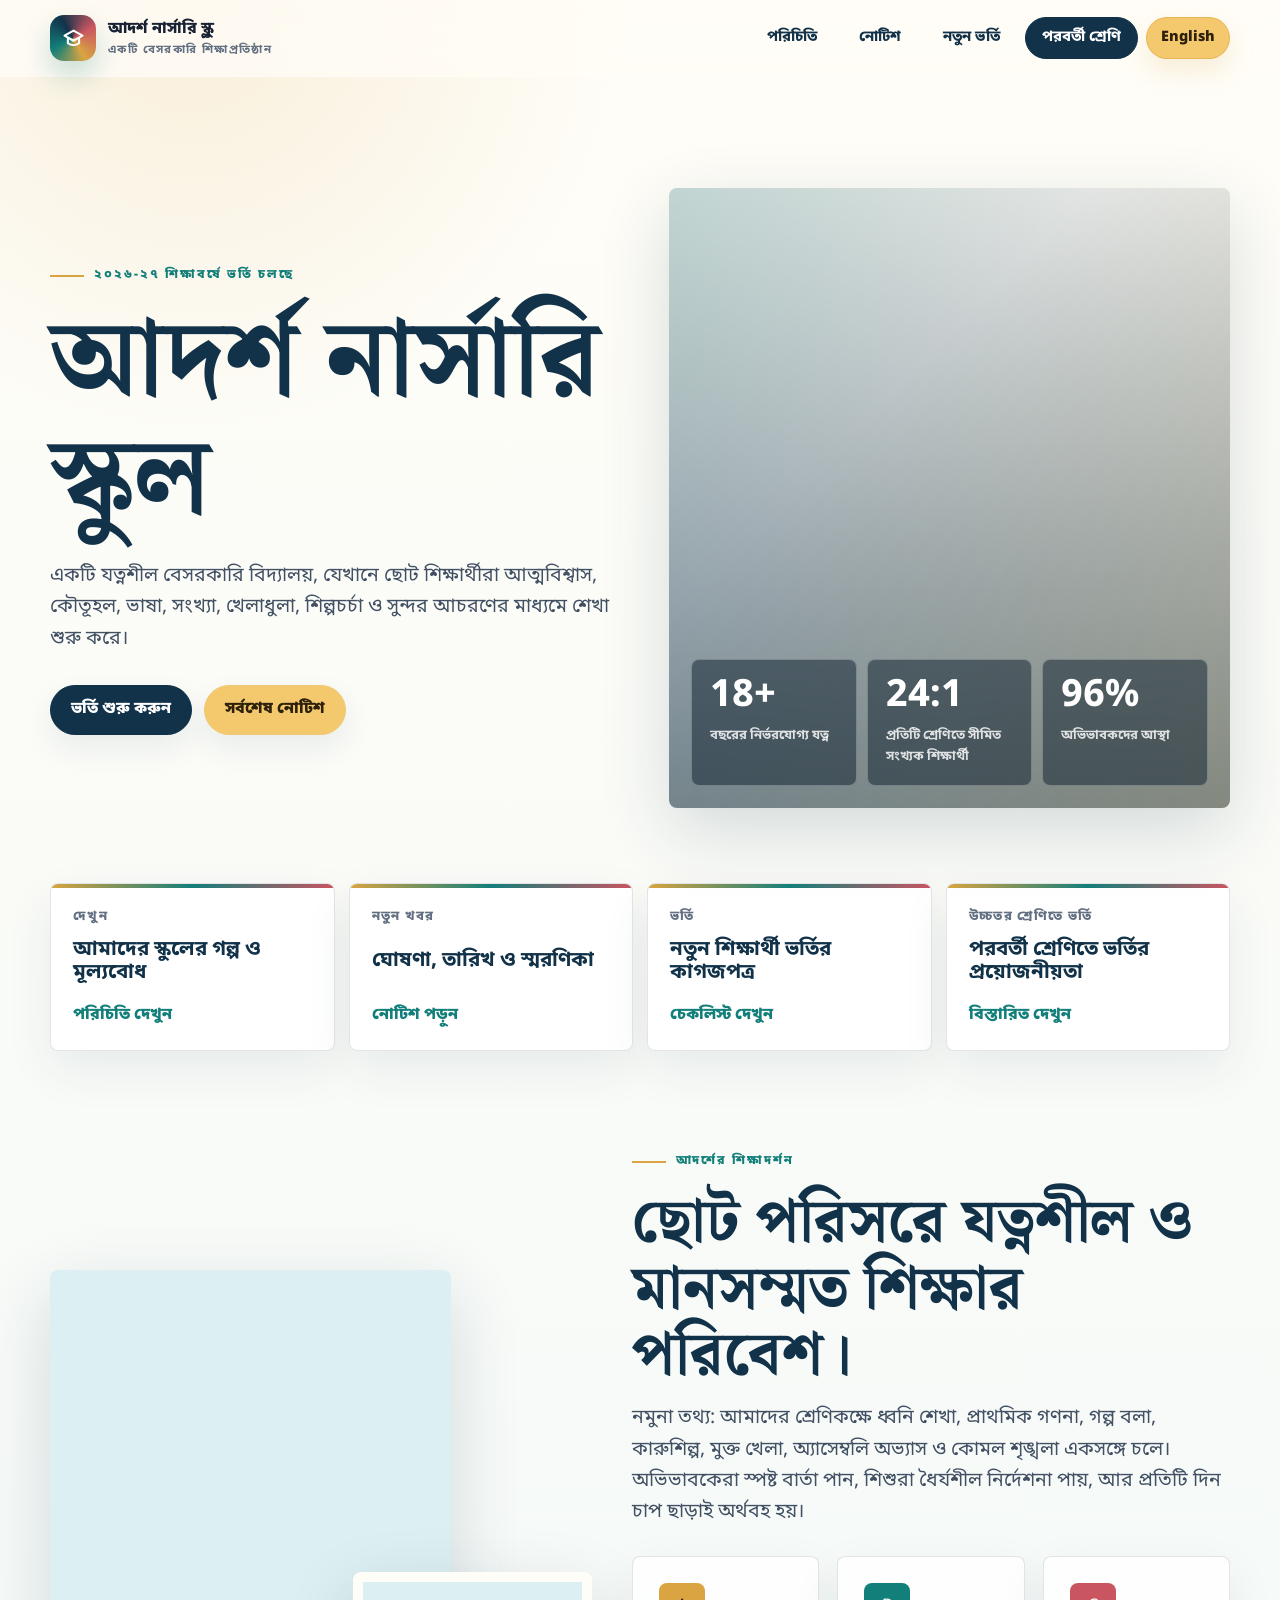
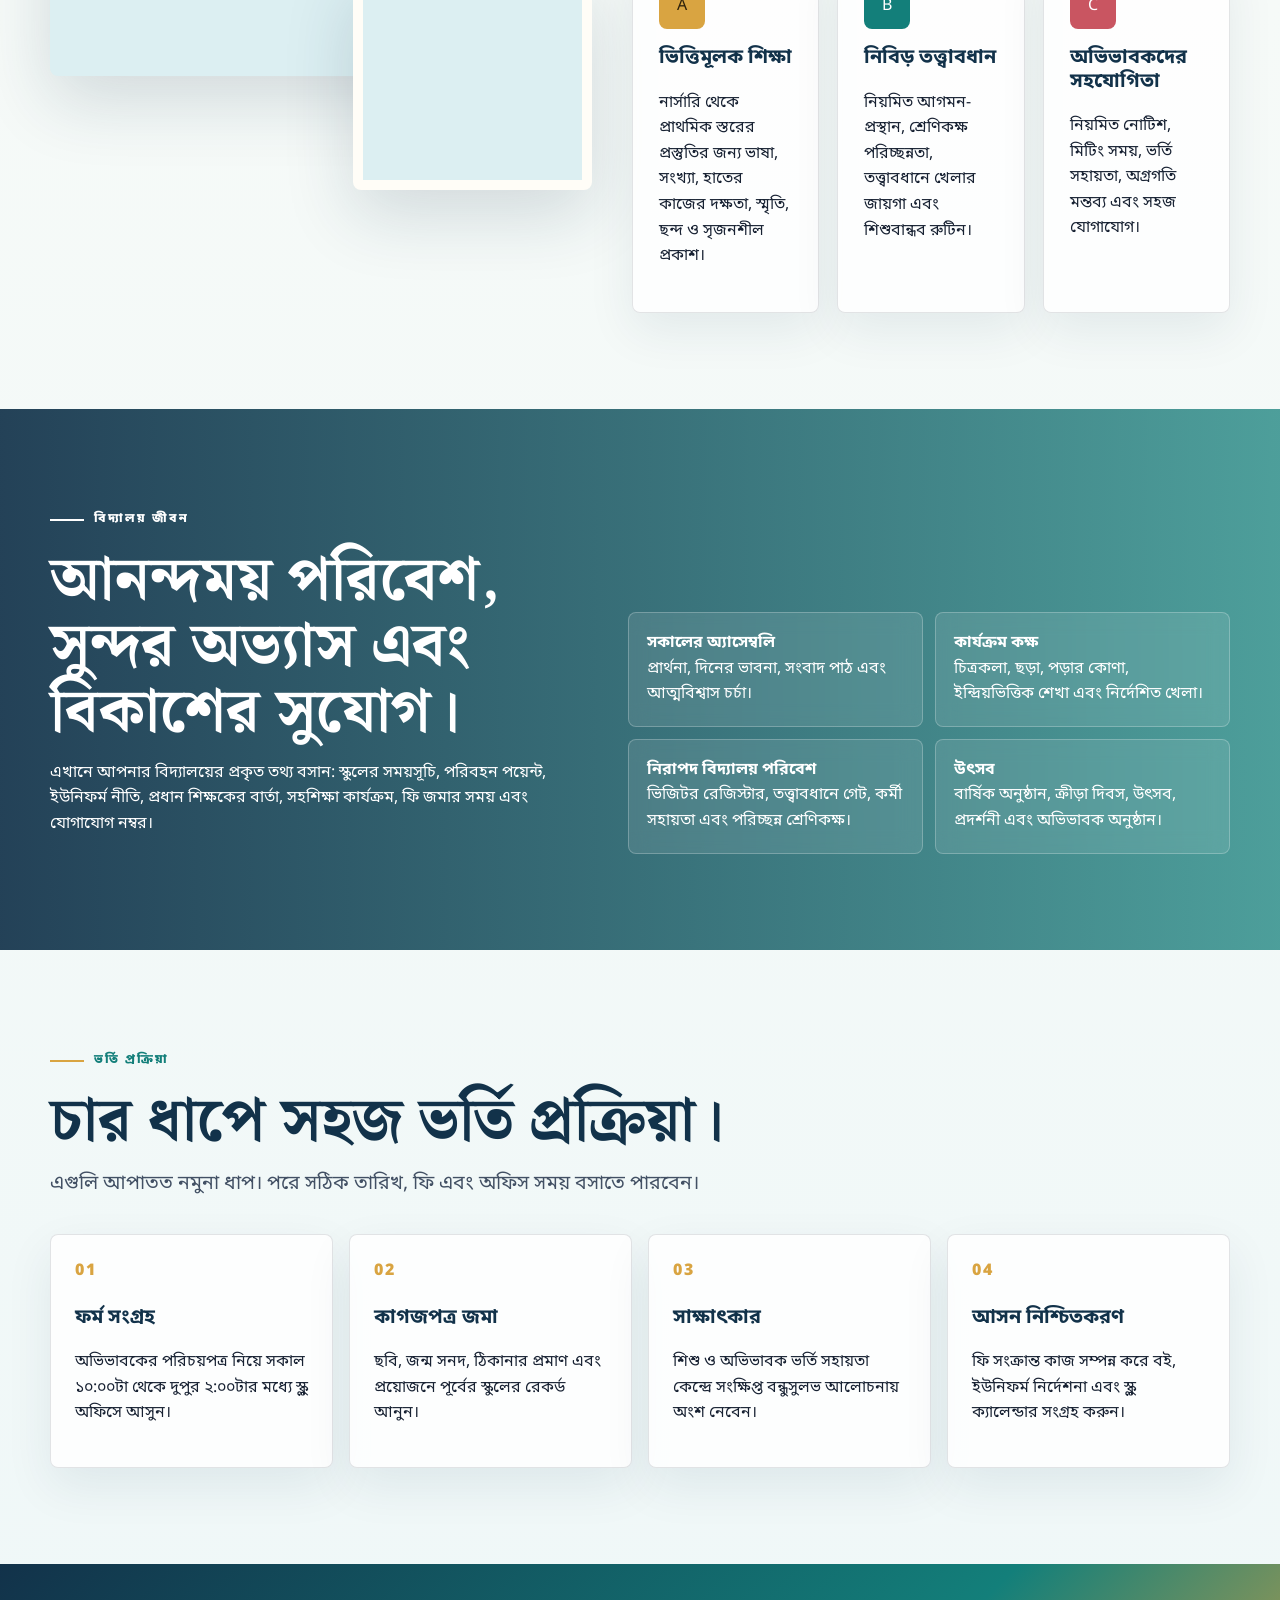
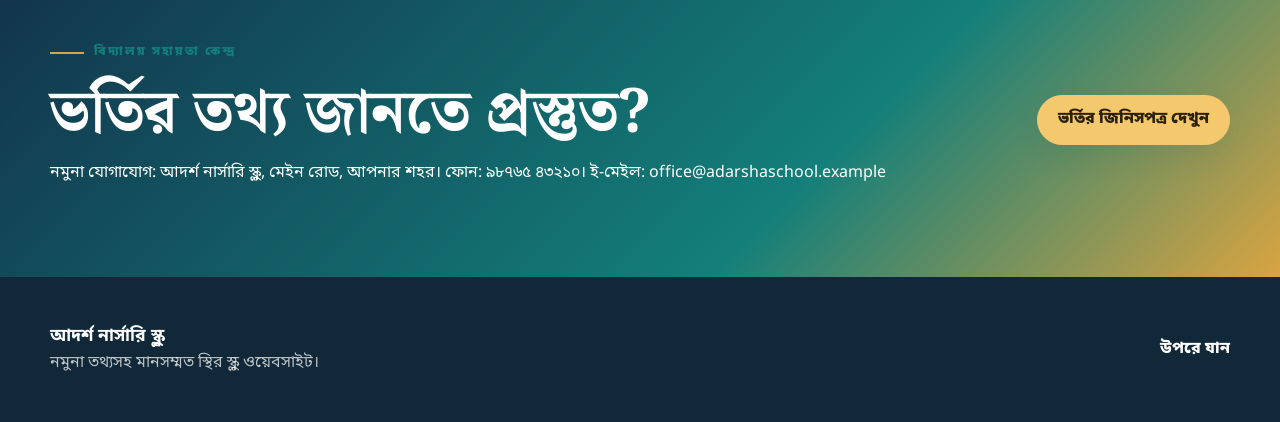
==== index.html @ be3b9e39 "initial commit" ====
<!DOCTYPE html>
<html lang="en">
<head>
  <meta charset="UTF-8">
  <meta name="viewport" content="width=device-width, initial-scale=1.0">
  <meta name="description" content="Adarsha Nursery School - a premium private school experience for early learners.">
  <title>Adarsha Nursery School</title>
  <link rel="preconnect" href="https://fonts.googleapis.com">
  <link rel="preconnect" href="https://fonts.gstatic.com" crossorigin>
  <link href="https://fonts.googleapis.com/css2?family=Inter:wght@500;650;750;850&family=Noto+Sans+Bengali:wght@500;600;700;800&family=Noto+Serif+Bengali:wght@700;800&family=Playfair+Display:wght@700;800&display=swap" rel="stylesheet">
  <link rel="stylesheet" href="assets/styles.css">
</head>
<body>
  <div class="site-progress" aria-hidden="true"></div>
  <header class="site-header">
    <nav class="nav-shell" aria-label="Primary navigation">
      <a class="brand" href="index.html">
        <span class="brand-mark" aria-hidden="true">
          <svg viewBox="0 0 24 24" fill="none">
            <path d="M4 9.5 12 5l8 4.5-8 4.5L4 9.5Z" stroke="currentColor" stroke-width="1.8" stroke-linejoin="round"/>
            <path d="M7 12v4.2c2.9 2.1 7.1 2.1 10 0V12" stroke="currentColor" stroke-width="1.8" stroke-linecap="round"/>
          </svg>
        </span>
        <span>Adarsha Nursery School<small>Private learning campus</small></span>
      </a>
      <div class="nav-links">
        <a href="templates/about.html">About</a>
        <a href="templates/notice.html">Notice</a>
        <a href="templates/newAdmission.html">New Admission</a>
        <a class="primary-link" href="templates/nextClassAdmission.html">Next Class</a>
        <button class="language-toggle" type="button" data-lang-toggle aria-label="Switch language">বাংলা</button>
      </div>
    </nav>
  </header>

  <main>
    <section class="hero">
      <div class="hero-grid">
        <div class="reveal">
          <p class="eyebrow">Admissions open for 2026-27</p>
          <h1>Adarsha Nursery School</h1>
          <p class="lead">A warm, carefully guided private school where early learners begin with confidence, curiosity, language, numbers, movement, art, and everyday kindness.</p>
          <div class="hero-actions">
            <a class="button primary" href="templates/newAdmission.html">Start Admission</a>
            <a class="button gold" href="templates/notice.html">Latest Notices</a>
          </div>
        </div>
        <div class="hero-card reveal delay-1" data-parallax="0.04" aria-label="Children learning in a bright classroom">
          <div class="floating-panel">
            <div class="metric">
              <strong class="reveal" data-count="18" data-suffix="+">0</strong>
              <span>Years of trusted care</span>
            </div>
            <div class="metric">
              <strong class="reveal" data-count="24" data-suffix=":1">0</strong>
              <span>Focused classroom ratio</span>
            </div>
            <div class="metric">
              <strong class="reveal" data-count="96" data-suffix="%">0</strong>
              <span>Parent satisfaction</span>
            </div>
          </div>
        </div>
      </div>
    </section>

    <div class="quick-panel" aria-label="Quick page links">
      <a class="quick-card reveal" href="templates/about.html">
        <span>Explore</span>
        <strong>Our school story and campus values</strong>
        <em>Visit About</em>
      </a>
      <a class="quick-card reveal delay-1" href="templates/notice.html">
        <span>Updates</span>
        <strong>Announcements, dates, and reminders</strong>
        <em>Read Notices</em>
      </a>
      <a class="quick-card reveal delay-2" href="templates/newAdmission.html">
        <span>Admission</span>
        <strong>Documents for new student admission</strong>
        <em>View Checklist</em>
      </a>
      <a class="quick-card reveal delay-3" href="templates/nextClassAdmission.html">
        <span>Promotion</span>
        <strong>Next class admission requirements</strong>
        <em>View Details</em>
      </a>
    </div>

    <section class="section">
      <div class="wrap split">
        <div class="photo-stack reveal" aria-hidden="true">
          <div class="photo-tile photo-main"></div>
          <div class="photo-tile photo-small"></div>
        </div>
        <div class="reveal delay-1">
          <p class="eyebrow">The Adarsha approach</p>
          <h2>Small-school attention with a premium learning rhythm.</h2>
          <p class="lead">Dummy details: Our classrooms blend phonics, early numeracy, storytelling, craft, free play, assembly habits, and gentle discipline. Parents receive clear updates, children receive patient guidance, and each day feels purposeful without feeling pressured.</p>
          <div class="feature-grid" style="margin-top: 28px;">
            <article class="info-card">
              <div class="icon-box gold">A</div>
              <h3>Foundational Learning</h3>
              <p>Language, numbers, motor skills, memory, rhythm, and creative expression for nursery to primary readiness.</p>
            </article>
            <article class="info-card">
              <div class="icon-box">B</div>
              <h3>Careful Supervision</h3>
              <p>Structured arrival, dispersal, classroom hygiene, monitored play areas, and child-friendly routines.</p>
            </article>
            <article class="info-card">
              <div class="icon-box rose">C</div>
              <h3>Parent Partnership</h3>
              <p>Regular notices, meeting windows, admission support, progress remarks, and simple communication.</p>
            </article>
          </div>
        </div>
      </div>
    </section>

    <section class="section campus-band">
      <div class="wrap campus-grid">
        <div class="reveal">
          <p class="eyebrow">Campus life</p>
          <h2>Bright days, steady habits, and room to grow.</h2>
          <p>Replace this with your actual campus details: school timings, transport points, uniform policy, principal message, extracurricular list, fee counter timing, and contact numbers.</p>
        </div>
        <div class="campus-list">
          <div class="reveal delay-1"><strong>Morning Assembly</strong><br>Prayer, thought of the day, news reading, and confidence practice.</div>
          <div class="reveal delay-2"><strong>Activity Rooms</strong><br>Art, rhyme, reading corners, sensory learning, and guided play.</div>
          <div class="reveal delay-3"><strong>Secure Campus</strong><br>Visitor register, supervised gate, staff support, and clean classrooms.</div>
          <div class="reveal delay-1"><strong>Celebrations</strong><br>Annual day, sports day, festivals, exhibitions, and parent events.</div>
        </div>
      </div>
    </section>

    <section class="section">
      <div class="wrap">
        <div class="section-head reveal">
          <p class="eyebrow">Admission flow</p>
          <h2>A clear four-step admission experience.</h2>
          <p class="lead">These are dummy steps for now. You can replace the exact dates, fees, and office timing later.</p>
        </div>
        <div class="timeline">
          <article class="timeline-item reveal">
            <h3>Collect Form</h3>
            <p>Visit the school office between 10:00 AM and 2:00 PM with parent ID proof.</p>
          </article>
          <article class="timeline-item reveal delay-1">
            <h3>Submit Documents</h3>
            <p>Bring photographs, birth certificate, address proof, and previous school record if applicable.</p>
          </article>
          <article class="timeline-item reveal delay-2">
            <h3>Interaction</h3>
            <p>Child and parents meet the admission desk for a short friendly conversation.</p>
          </article>
          <article class="timeline-item reveal delay-3">
            <h3>Confirm Seat</h3>
            <p>Complete fee formalities and collect books, uniform guidance, and school calendar.</p>
          </article>
        </div>
      </div>
    </section>

    <section class="cta-band">
      <div class="wrap cta-inner">
        <div class="reveal">
          <p class="eyebrow">Office help desk</p>
          <h2>Ready for admission details?</h2>
          <p>Dummy contact: Adarsha Nursery School, Main Road, Your City. Phone: 98765 43210. Email: office@adarshaschool.example</p>
        </div>
        <a class="button gold reveal delay-1" href="templates/newAdmission.html">View Admission Items</a>
      </div>
    </section>
  </main>

  <footer class="footer">
    <div class="wrap footer-grid">
      <div>
        <strong>Adarsha Nursery School</strong>
        <span>Premium static school website template with dummy details.</span>
      </div>
      <a href="#top">Back to top</a>
    </div>
  </footer>

  <script src="assets/script.js"></script>
</body>
</html>
---- assets/styles.css ----
:root {
  --ink: #182233;
  --muted: #637083;
  --paper: #fffdf7;
  --panel: #ffffff;
  --line: rgba(24, 34, 51, 0.12);
  --navy: #12324a;
  --teal: #137f7a;
  --gold: #d9a441;
  --rose: #c95561;
  --leaf: #6f9e52;
  --sky: #dceff2;
  --shadow: 0 24px 70px rgba(18, 50, 74, 0.16);
}

* {
  box-sizing: border-box;
}

html {
  scroll-behavior: smooth;
}

body {
  margin: 0;
  color: var(--ink);
  font-family: Inter, ui-sans-serif, system-ui, -apple-system, BlinkMacSystemFont, "Segoe UI", sans-serif;
  background:
    radial-gradient(circle at 15% 0%, rgba(217, 164, 65, 0.16), transparent 27rem),
    linear-gradient(180deg, #fffdf7 0%, #f6faf8 44%, #eef7f8 100%);
  line-height: 1.6;
}

html[lang="bn"] body {
  font-family: "Noto Sans Bengali", Inter, ui-sans-serif, system-ui, sans-serif;
}

a {
  color: inherit;
  text-decoration: none;
}

img {
  display: block;
  width: 100%;
}

.site-progress {
  position: fixed;
  inset: 0 auto auto 0;
  z-index: 100;
  width: 0%;
  height: 3px;
  background: linear-gradient(90deg, var(--gold), var(--teal), var(--rose));
}

.site-header {
  position: sticky;
  top: 0;
  z-index: 50;
  border-bottom: 1px solid rgba(255, 255, 255, 0.24);
  background: rgba(255, 253, 247, 0.78);
  backdrop-filter: blur(18px);
  transition: box-shadow 240ms ease, background 240ms ease;
}

.site-header.is-scrolled {
  background: rgba(255, 253, 247, 0.94);
  box-shadow: 0 12px 36px rgba(18, 50, 74, 0.1);
}

.nav-shell {
  width: min(1180px, calc(100% - 32px));
  min-height: 76px;
  margin: 0 auto;
  display: flex;
  align-items: center;
  justify-content: space-between;
  gap: 18px;
}

.brand {
  display: flex;
  align-items: center;
  gap: 12px;
  font-weight: 800;
  letter-spacing: 0;
}

.brand-mark {
  width: 46px;
  height: 46px;
  display: grid;
  place-items: center;
  color: #fff;
  border-radius: 14px;
  background: conic-gradient(from 150deg, var(--gold), var(--teal), var(--navy), var(--rose), var(--gold));
  box-shadow: 0 14px 28px rgba(19, 127, 122, 0.24);
}

.brand-mark svg {
  width: 27px;
  height: 27px;
}

.brand small {
  display: block;
  margin-top: -2px;
  color: var(--muted);
  font-size: 0.72rem;
  font-weight: 700;
  text-transform: uppercase;
  letter-spacing: 0.12em;
}

.nav-links {
  display: flex;
  align-items: center;
  gap: 8px;
  flex-wrap: wrap;
  justify-content: flex-end;
}

.nav-links a,
.back-link,
.pill-link {
  display: inline-flex;
  align-items: center;
  justify-content: center;
  gap: 8px;
  min-height: 42px;
  border: 1px solid transparent;
  border-radius: 999px;
  padding: 0 16px;
  color: var(--navy);
  font-weight: 750;
  font-size: 0.93rem;
  transition: transform 180ms ease, border-color 180ms ease, background 180ms ease, box-shadow 180ms ease;
}

.nav-links a:hover,
.back-link:hover,
.pill-link:hover {
  transform: translateY(-2px);
  border-color: rgba(19, 127, 122, 0.24);
  background: rgba(255, 255, 255, 0.66);
  box-shadow: 0 12px 28px rgba(18, 50, 74, 0.08);
}

.nav-links .primary-link,
.primary-link {
  color: #fff;
  background: var(--navy);
  border-color: var(--navy);
}

.nav-links .primary-link:hover,
.primary-link:hover {
  background: #0e2a3f;
}

.language-toggle {
  min-width: 82px;
  min-height: 42px;
  border: 1px solid rgba(217, 164, 65, 0.5);
  border-radius: 999px;
  padding: 0 14px;
  color: #2d210b;
  background: #f4c96d;
  font: inherit;
  font-size: 0.9rem;
  font-weight: 850;
  cursor: pointer;
  box-shadow: 0 12px 26px rgba(217, 164, 65, 0.18);
  transition: transform 180ms ease, box-shadow 180ms ease, background 180ms ease;
}

.language-toggle:hover {
  transform: translateY(-2px);
  background: #f7d88c;
  box-shadow: 0 16px 34px rgba(217, 164, 65, 0.24);
}

.hero {
  min-height: calc(100vh - 76px);
  display: grid;
  align-items: center;
  padding: 52px 0 34px;
  overflow: hidden;
}

.hero-grid {
  width: min(1180px, calc(100% - 32px));
  margin: 0 auto;
  display: grid;
  grid-template-columns: minmax(0, 1.02fr) minmax(360px, 0.98fr);
  gap: 36px;
  align-items: center;
}

.eyebrow {
  display: inline-flex;
  align-items: center;
  gap: 10px;
  margin: 0 0 18px;
  color: var(--teal);
  font-size: 0.78rem;
  font-weight: 850;
  letter-spacing: 0.16em;
  text-transform: uppercase;
}

.eyebrow::before {
  content: "";
  width: 34px;
  height: 2px;
  background: var(--gold);
}

h1,
h2,
h3,
p {
  margin-top: 0;
}

h1 {
  max-width: 780px;
  margin-bottom: 22px;
  color: var(--navy);
  font-family: "Playfair Display", Georgia, serif;
  font-size: clamp(3.2rem, 8.5vw, 7.4rem);
  line-height: 0.9;
  letter-spacing: 0;
}

html[lang="bn"] h1,
html[lang="bn"] h2 {
  font-family: "Noto Serif Bengali", "Noto Sans Bengali", Georgia, serif;
  line-height: 1.08;
}

.page-hero h1 {
  font-size: clamp(2.8rem, 7vw, 5.8rem);
}

.lead {
  max-width: 650px;
  color: #425064;
  font-size: clamp(1.03rem, 2vw, 1.22rem);
}

.hero-actions,
.action-row {
  display: flex;
  flex-wrap: wrap;
  gap: 12px;
  margin-top: 30px;
}

.button {
  display: inline-flex;
  align-items: center;
  justify-content: center;
  gap: 10px;
  min-height: 50px;
  border: 1px solid var(--navy);
  border-radius: 999px;
  padding: 0 20px;
  color: var(--navy);
  background: rgba(255, 255, 255, 0.68);
  font-weight: 850;
  box-shadow: 0 12px 30px rgba(18, 50, 74, 0.08);
  transition: transform 180ms ease, box-shadow 180ms ease, background 180ms ease;
}

.button:hover {
  transform: translateY(-3px);
  box-shadow: 0 18px 38px rgba(18, 50, 74, 0.14);
}

.button.primary {
  color: #fff;
  background: var(--navy);
}

.button.gold {
  color: #2d210b;
  border-color: #f0c978;
  background: #f4c96d;
}

.hero-card {
  position: relative;
  min-height: 620px;
  border-radius: 8px;
  overflow: hidden;
  box-shadow: var(--shadow);
  isolation: isolate;
  transform: translateZ(0);
}

.hero-card::before {
  content: "";
  position: absolute;
  inset: 0;
  z-index: -2;
  background:
    linear-gradient(180deg, rgba(18, 50, 74, 0.1), rgba(18, 50, 74, 0.62)),
    url("https://images.unsplash.com/photo-1503676260728-1c00da094a0b?auto=format&fit=crop&w=1300&q=82") center/cover;
  transform: scale(1.06);
}

.hero-card::after {
  content: "";
  position: absolute;
  inset: 0;
  z-index: -1;
  background: linear-gradient(135deg, rgba(19, 127, 122, 0.16), transparent 36%, rgba(217, 164, 65, 0.2));
}

.floating-panel {
  position: absolute;
  left: 22px;
  right: 22px;
  bottom: 22px;
  display: grid;
  grid-template-columns: repeat(3, 1fr);
  gap: 10px;
}

.metric {
  min-height: 112px;
  padding: 18px;
  color: #fff;
  border: 1px solid rgba(255, 255, 255, 0.28);
  border-radius: 8px;
  background: rgba(13, 31, 45, 0.5);
  backdrop-filter: blur(14px);
}

.metric strong {
  display: block;
  font-size: clamp(1.7rem, 3vw, 2.35rem);
  line-height: 1;
}

.metric span {
  display: block;
  margin-top: 9px;
  color: rgba(255, 255, 255, 0.82);
  font-size: 0.82rem;
  font-weight: 700;
}

.quick-panel {
  width: min(1180px, calc(100% - 32px));
  margin: -18px auto 0;
  display: grid;
  grid-template-columns: repeat(4, 1fr);
  gap: 14px;
  position: relative;
  z-index: 2;
}

.quick-card,
.info-card,
.notice-card,
.check-card,
.timeline-item {
  border: 1px solid var(--line);
  border-radius: 8px;
  background: rgba(255, 255, 255, 0.82);
  box-shadow: 0 18px 48px rgba(18, 50, 74, 0.08);
}

.quick-card {
  min-height: 154px;
  padding: 22px;
  display: flex;
  flex-direction: column;
  justify-content: space-between;
  position: relative;
  overflow: hidden;
}

.quick-card::before {
  content: "";
  position: absolute;
  inset: 0 0 auto;
  height: 4px;
  background: linear-gradient(90deg, var(--gold), var(--teal), var(--rose));
}

.quick-card span {
  color: var(--muted);
  font-size: 0.82rem;
  font-weight: 800;
  text-transform: uppercase;
  letter-spacing: 0.1em;
}

.quick-card strong {
  margin-top: 12px;
  color: var(--navy);
  font-size: 1.28rem;
  line-height: 1.12;
}

.quick-card em {
  margin-top: 18px;
  color: var(--teal);
  font-style: normal;
  font-weight: 850;
}

.section {
  padding: 96px 0;
}

.section.tight {
  padding: 64px 0;
}

.wrap {
  width: min(1180px, calc(100% - 32px));
  margin: 0 auto;
}

.section-head {
  max-width: 760px;
  margin-bottom: 34px;
}

h2 {
  margin-bottom: 14px;
  color: var(--navy);
  font-family: "Playfair Display", Georgia, serif;
  font-size: clamp(2.1rem, 4.8vw, 4rem);
  line-height: 0.98;
}

h3 {
  color: var(--navy);
  font-size: 1.24rem;
  line-height: 1.18;
}

.split {
  display: grid;
  grid-template-columns: minmax(0, 0.95fr) minmax(320px, 1.05fr);
  gap: 40px;
  align-items: center;
}

.photo-stack {
  min-height: 520px;
  position: relative;
}

.photo-tile {
  position: absolute;
  overflow: hidden;
  border-radius: 8px;
  box-shadow: var(--shadow);
  background: #dceff2;
}

.photo-tile::before {
  content: "";
  position: absolute;
  inset: 0;
  background: var(--img) center/cover;
  transition: transform 700ms ease;
}

.photo-tile:hover::before {
  transform: scale(1.06);
}

.photo-main {
  width: 74%;
  height: 78%;
  left: 0;
  top: 0;
  --img: url("https://images.unsplash.com/photo-1588072432836-e10032774350?auto=format&fit=crop&w=1100&q=82");
}

.photo-small {
  width: 44%;
  height: 42%;
  right: 0;
  bottom: 0;
  border: 10px solid var(--paper);
  --img: url("https://images.unsplash.com/photo-1509062522246-3755977927d7?auto=format&fit=crop&w=900&q=82");
}

.feature-grid,
.notice-grid,
.check-grid {
  display: grid;
  grid-template-columns: repeat(3, 1fr);
  gap: 18px;
}

.info-card,
.notice-card,
.check-card {
  padding: 26px;
}

.icon-box {
  width: 46px;
  height: 46px;
  margin-bottom: 18px;
  display: grid;
  place-items: center;
  color: #fff;
  border-radius: 8px;
  background: var(--teal);
}

.icon-box.gold {
  background: var(--gold);
  color: #2d210b;
}

.icon-box.rose {
  background: var(--rose);
}

.icon-box.leaf {
  background: var(--leaf);
}

.campus-band {
  color: #fff;
  background:
    linear-gradient(90deg, rgba(18, 50, 74, 0.92), rgba(19, 127, 122, 0.74)),
    url("https://images.unsplash.com/photo-1523050854058-8df90110c9f1?auto=format&fit=crop&w=1600&q=82") center/cover fixed;
}

.campus-band h2,
.campus-band .eyebrow {
  color: #fff;
}

.campus-band .eyebrow::before {
  background: #fff;
}

.campus-grid {
  display: grid;
  grid-template-columns: 0.95fr 1.05fr;
  gap: 34px;
  align-items: end;
}

.campus-list {
  display: grid;
  grid-template-columns: repeat(2, 1fr);
  gap: 12px;
}

.campus-list div {
  min-height: 112px;
  padding: 18px;
  border: 1px solid rgba(255, 255, 255, 0.24);
  border-radius: 8px;
  background: rgba(255, 255, 255, 0.1);
  backdrop-filter: blur(10px);
}

.timeline {
  display: grid;
  grid-template-columns: repeat(4, 1fr);
  gap: 16px;
  counter-reset: steps;
}

.timeline-item {
  min-height: 190px;
  padding: 24px;
  position: relative;
}

.timeline-item::before {
  counter-increment: steps;
  content: counter(steps, decimal-leading-zero);
  display: block;
  margin-bottom: 22px;
  color: var(--gold);
  font-weight: 900;
  letter-spacing: 0.1em;
}

.cta-band {
  padding: 74px 0;
  color: #fff;
  background: linear-gradient(135deg, #12324a, #137f7a 64%, #d9a441);
}

.cta-band h2 {
  color: #fff;
}

.cta-inner {
  display: grid;
  grid-template-columns: 1fr auto;
  gap: 24px;
  align-items: center;
}

.page-hero {
  padding: 62px 0 72px;
  overflow: hidden;
}

.page-hero .wrap {
  display: grid;
  grid-template-columns: minmax(0, 0.95fr) minmax(320px, 0.75fr);
  gap: 40px;
  align-items: center;
}

.page-visual {
  min-height: 420px;
  border-radius: 8px;
  overflow: hidden;
  box-shadow: var(--shadow);
  background:
    linear-gradient(180deg, rgba(18, 50, 74, 0.05), rgba(18, 50, 74, 0.42)),
    var(--page-img) center/cover;
}

.about-img {
  --page-img: url("https://images.unsplash.com/photo-1577896851231-70ef18881754?auto=format&fit=crop&w=1100&q=82");
}

.notice-img {
  --page-img: url("https://images.unsplash.com/photo-1491841550275-ad7854e35ca6?auto=format&fit=crop&w=1100&q=82");
}

.admission-img {
  --page-img: url("https://images.unsplash.com/photo-1503676382389-4809596d5290?auto=format&fit=crop&w=1100&q=82");
}

.next-img {
  --page-img: url("https://images.unsplash.com/photo-1606761568499-6d2451b23c66?auto=format&fit=crop&w=1100&q=82");
}

.subnav {
  width: min(1180px, calc(100% - 32px));
  margin: 22px auto 0;
}

.back-link {
  background: rgba(255, 255, 255, 0.7);
}

.list-clean {
  padding: 0;
  margin: 18px 0 0;
  list-style: none;
}

.list-clean li {
  padding: 12px 0 12px 32px;
  border-bottom: 1px solid var(--line);
  position: relative;
}

.list-clean li::before {
  content: "";
  position: absolute;
  left: 4px;
  top: 20px;
  width: 10px;
  height: 10px;
  border-radius: 50%;
  background: var(--teal);
  box-shadow: 0 0 0 5px rgba(19, 127, 122, 0.12);
}

.notice-card time {
  color: var(--rose);
  font-weight: 850;
  font-size: 0.82rem;
  letter-spacing: 0.08em;
  text-transform: uppercase;
}

.notice-card h3 {
  margin-top: 12px;
}

.table-wrap {
  overflow-x: auto;
  border: 1px solid var(--line);
  border-radius: 8px;
  background: #fff;
  box-shadow: 0 18px 48px rgba(18, 50, 74, 0.08);
}

table {
  width: 100%;
  min-width: 720px;
  border-collapse: collapse;
}

th,
td {
  padding: 18px 20px;
  text-align: left;
  border-bottom: 1px solid var(--line);
}

th {
  color: var(--navy);
  background: #f2f7f6;
  font-size: 0.8rem;
  text-transform: uppercase;
  letter-spacing: 0.1em;
}

tr:last-child td {
  border-bottom: 0;
}

.footer {
  padding: 46px 0;
  color: rgba(255, 255, 255, 0.72);
  background: #102838;
}

.footer-grid {
  display: grid;
  grid-template-columns: 1fr auto;
  gap: 20px;
  align-items: center;
}

.footer strong {
  display: block;
  color: #fff;
  font-size: 1.1rem;
}

.footer a {
  color: #fff;
  font-weight: 800;
}

.reveal {
  opacity: 0;
  transform: translateY(26px);
  transition: opacity 720ms ease, transform 720ms ease;
}

.reveal.in-view {
  opacity: 1;
  transform: translateY(0);
}

.reveal.delay-1 {
  transition-delay: 90ms;
}

.reveal.delay-2 {
  transition-delay: 180ms;
}

.reveal.delay-3 {
  transition-delay: 270ms;
}

@media (prefers-reduced-motion: reduce) {
  *,
  *::before,
  *::after {
    scroll-behavior: auto !important;
    animation-duration: 1ms !important;
    transition-duration: 1ms !important;
  }

  .reveal {
    opacity: 1;
    transform: none;
  }
}

@media (max-width: 980px) {
  .hero-grid,
  .split,
  .campus-grid,
  .page-hero .wrap,
  .cta-inner {
    grid-template-columns: 1fr;
  }

  .hero {
    padding-top: 36px;
  }

  .hero-card {
    min-height: 520px;
  }

  .quick-panel,
  .feature-grid,
  .notice-grid,
  .check-grid,
  .timeline {
    grid-template-columns: repeat(2, 1fr);
  }
}

@media (max-width: 720px) {
  .nav-shell {
    align-items: flex-start;
    flex-direction: column;
    padding: 14px 0;
  }

  .nav-links {
    width: 100%;
    justify-content: flex-start;
  }

  .nav-links a {
    min-height: 38px;
    padding: 0 12px;
    font-size: 0.84rem;
  }

  .language-toggle {
    min-height: 38px;
    min-width: 76px;
    font-size: 0.84rem;
  }

  .hero-card {
    min-height: 470px;
  }

  .floating-panel {
    grid-template-columns: 1fr;
  }

  .metric {
    min-height: auto;
  }

  .quick-panel,
  .feature-grid,
  .notice-grid,
  .check-grid,
  .timeline,
  .campus-list {
    grid-template-columns: 1fr;
  }

  .photo-stack {
    min-height: 430px;
  }

  .page-visual {
    min-height: 320px;
  }

  .section {
    padding: 70px 0;
  }

  .footer-grid {
    grid-template-columns: 1fr;
  }
}
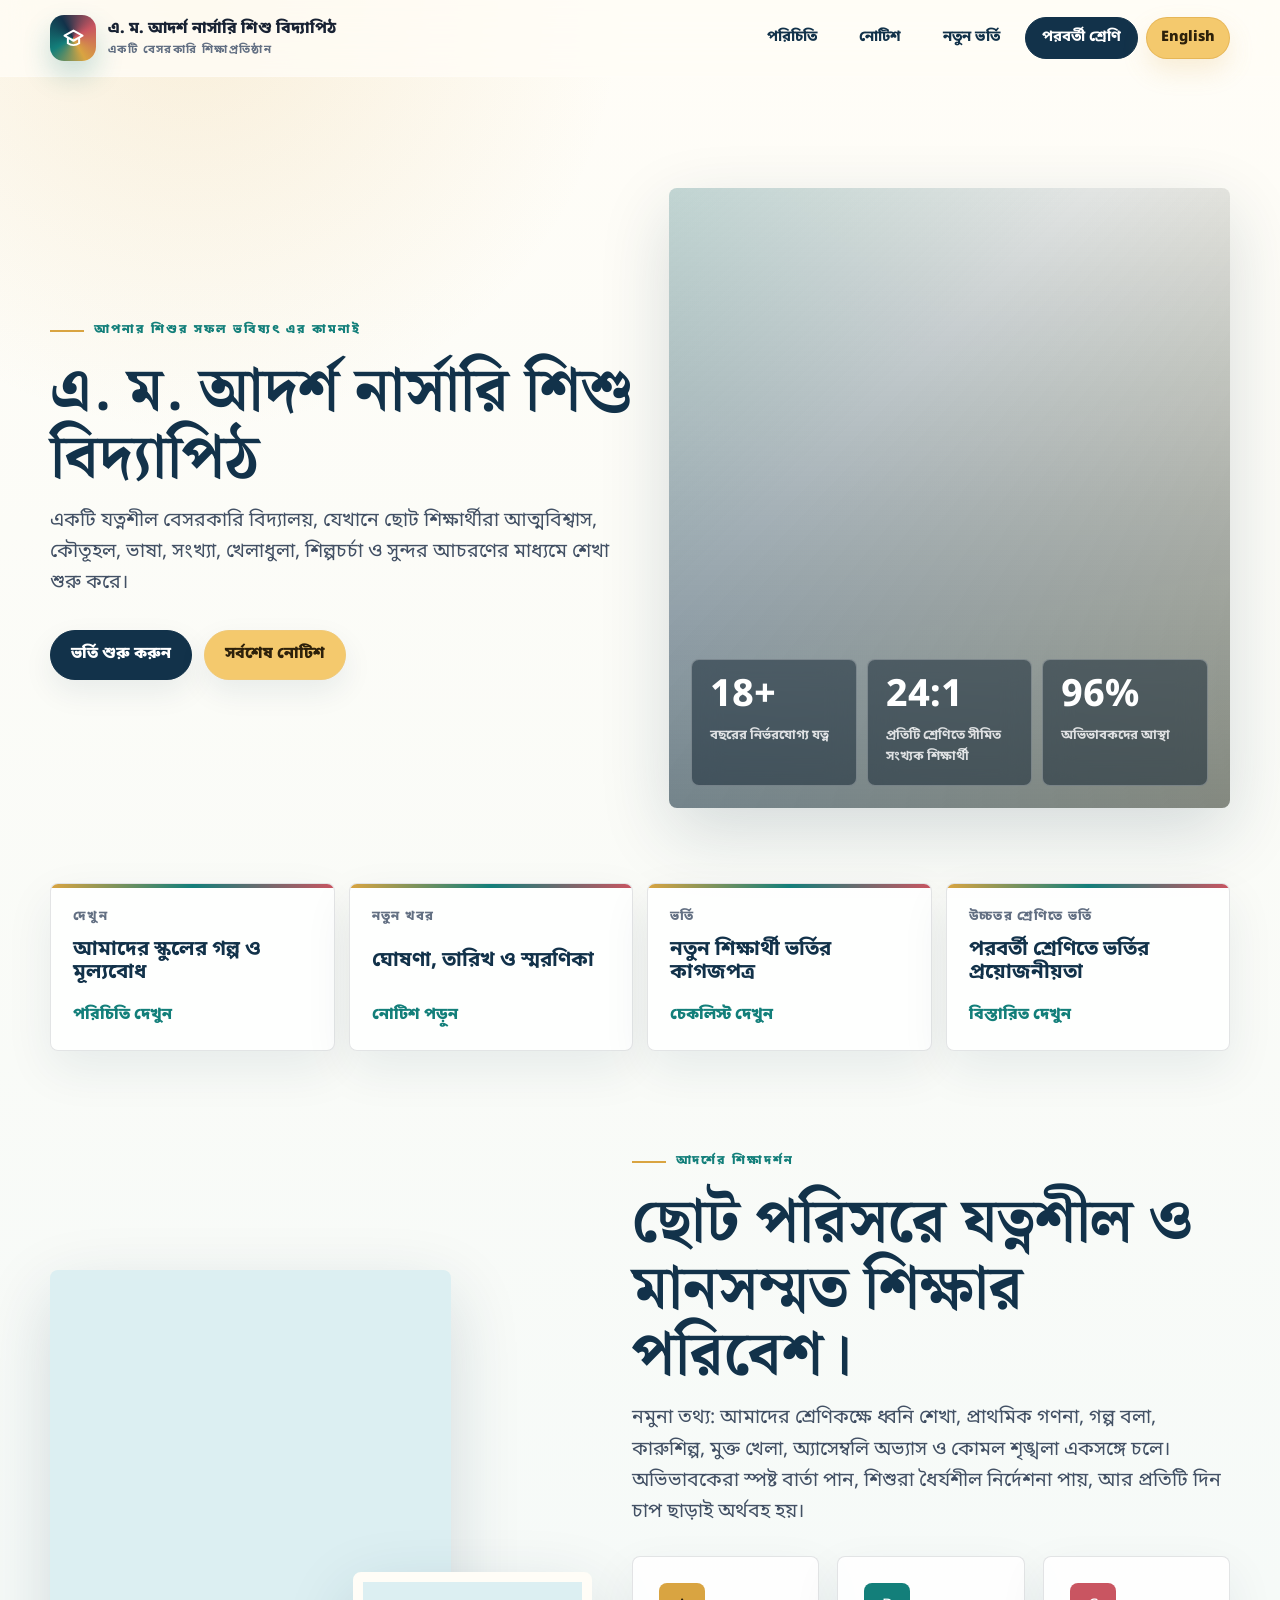
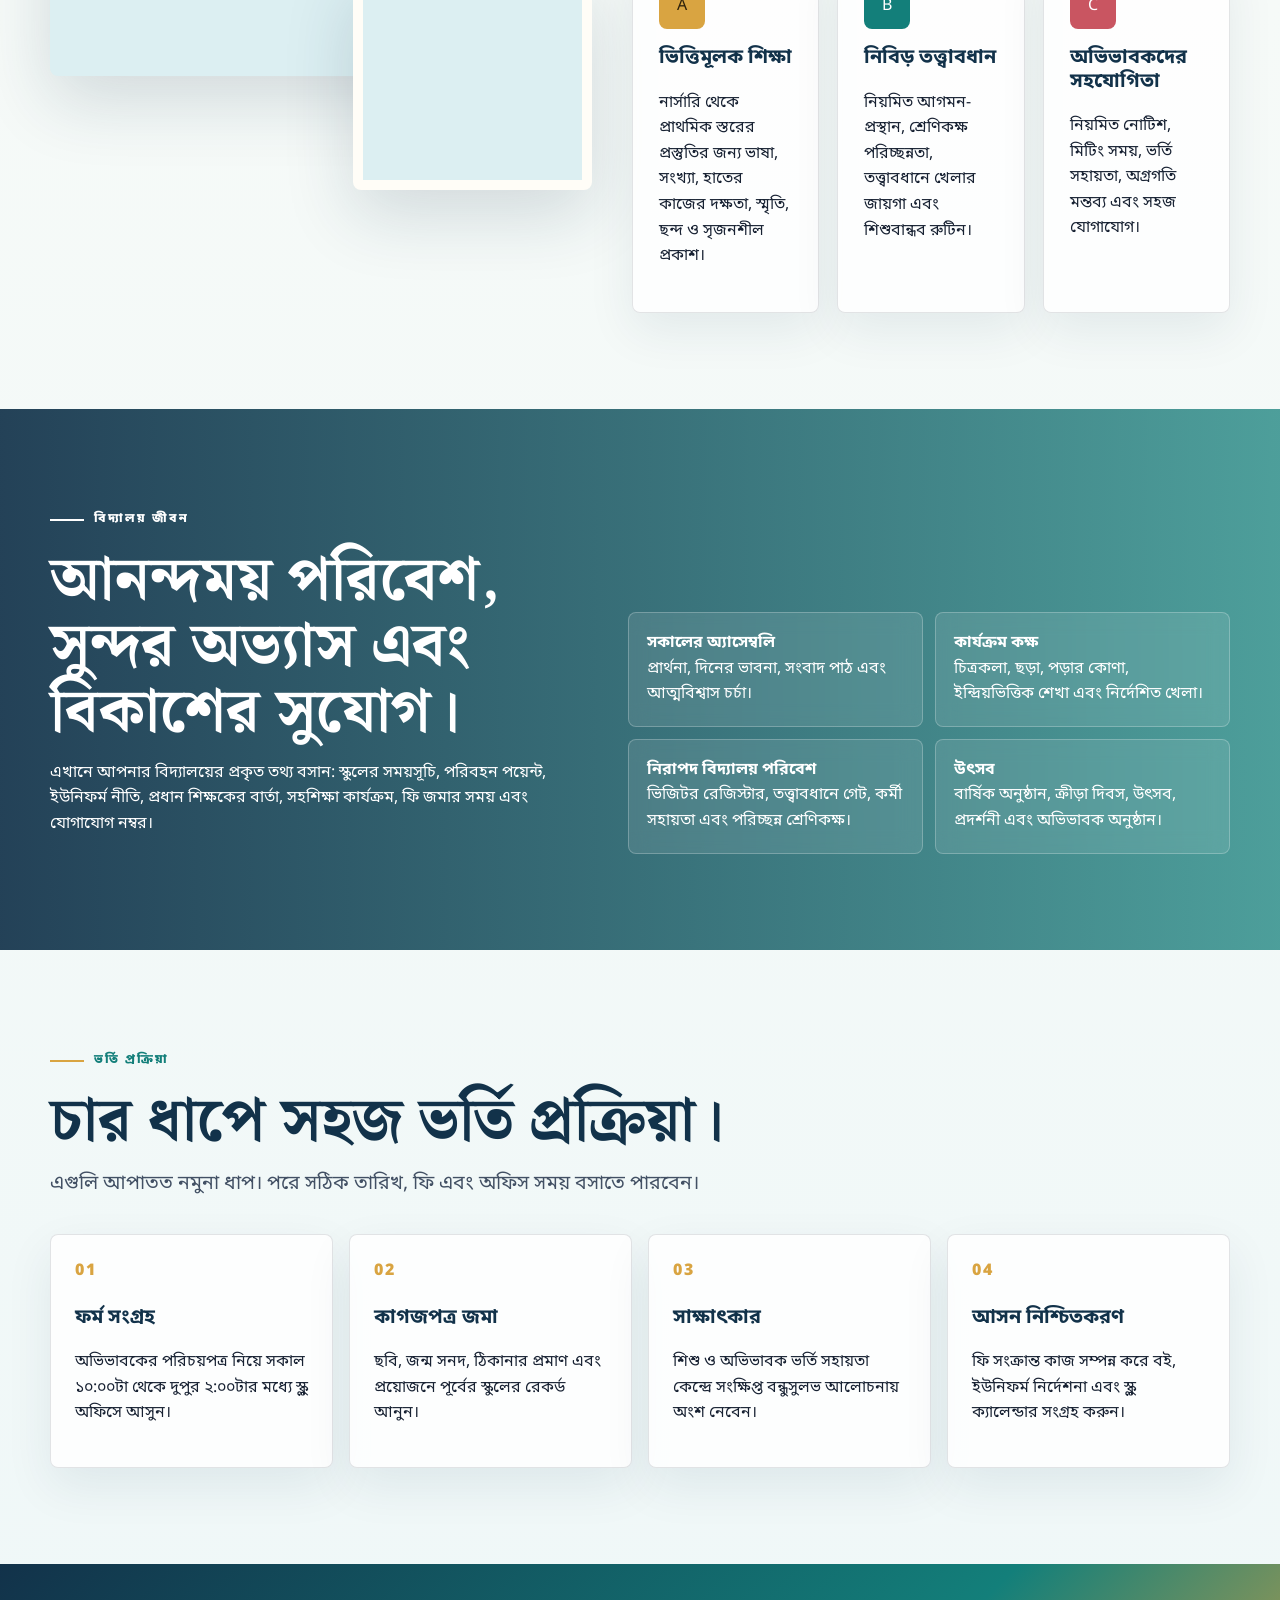
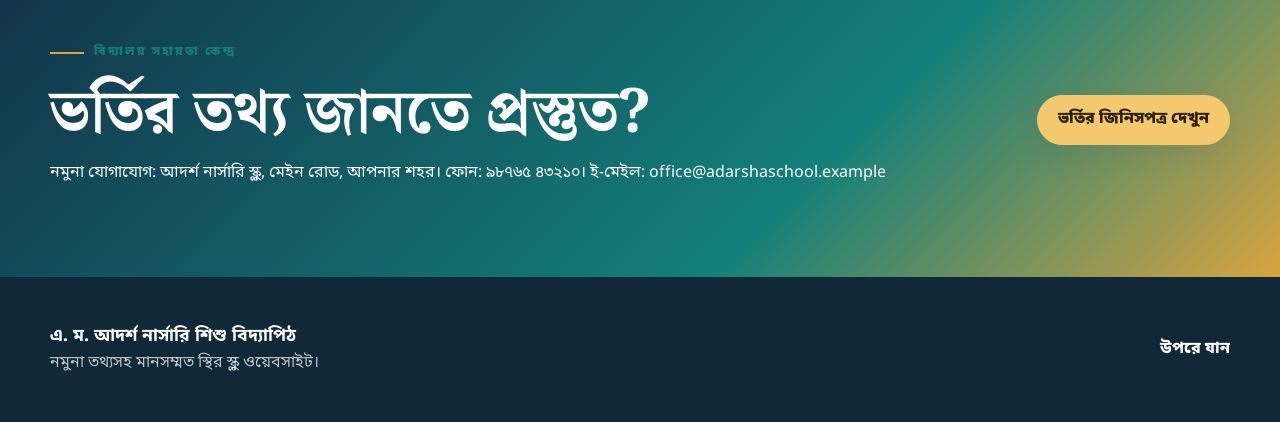
==== commit 60ec79a4: "partioned scripts" ====
--- a/index.html
+++ b/index.html
@@ -37,8 +37,8 @@
     <section class="hero">
       <div class="hero-grid">
         <div class="reveal">
-          <p class="eyebrow">Admissions open for 2026-27</p>
-          <h1>Adarsha Nursery School</h1>
+          <p class="eyebrow">for your children's bright future</p>
+          <h2>Adarsha Nursery School</h2>
           <p class="lead">A warm, carefully guided private school where early learners begin with confidence, curiosity, language, numbers, movement, art, and everyday kindness.</p>
           <div class="hero-actions">
             <a class="button primary" href="templates/newAdmission.html">Start Admission</a>
@@ -184,6 +184,208 @@
     </div>
   </footer>
 
-  <script src="assets/script.js"></script>
+  <script>
+    const progress = document.querySelector(".site-progress");
+    const header = document.querySelector(".site-header");
+    const revealItems = document.querySelectorAll(".reveal");
+    const counters = document.querySelectorAll("[data-count]");
+    const parallaxItems = document.querySelectorAll("[data-parallax]");
+    const languageToggle = document.querySelector("[data-lang-toggle]");
+    const originalTitle = document.title;
+
+    const bnText = {
+      "Adarsha Nursery School": "এ. ম. আদর্শ নার্সারি শিশু বিদ্যাপিঠ",
+      "Private learning campus": "একটি বেসরকারি শিক্ষাপ্রতিষ্ঠান",
+      "About": "পরিচিতি",
+      "Notice": "নোটিশ",
+      "New Admission": "নতুন ভর্তি",
+      "Next Class": "পরবর্তী শ্রেণি",
+      "Back to top": "উপরে যান",
+      "for your children's bright future": "আপনার শিশুর সফল ভবিষ্যৎ এর কামনাই",
+      "A warm, carefully guided private school where early learners begin with confidence, curiosity, language, numbers, movement, art, and everyday kindness.": "একটি যত্নশীল বেসরকারি বিদ্যালয়, যেখানে ছোট শিক্ষার্থীরা আত্মবিশ্বাস, কৌতূহল, ভাষা, সংখ্যা, খেলাধুলা, শিল্পচর্চা ও সুন্দর আচরণের মাধ্যমে শেখা শুরু করে।",
+      "Start Admission": "ভর্তি শুরু করুন",
+      "Latest Notices": "সর্বশেষ নোটিশ",
+      "Years of trusted care": "বছরের নির্ভরযোগ্য যত্ন",
+      "Focused classroom ratio": "প্রতিটি শ্রেণিতে সীমিত সংখ্যক শিক্ষার্থী",
+      "Parent satisfaction": "অভিভাবকদের আস্থা",
+      "Explore": "দেখুন",
+      "Our school story and campus values": "আমাদের স্কুলের গল্প ও মূল্যবোধ",
+      "Visit About": "পরিচিতি দেখুন",
+      "Updates": "নতুন খবর",
+      "Announcements, dates, and reminders": "ঘোষণা, তারিখ ও স্মরণিকা",
+      "Read Notices": "নোটিশ পড়ুন",
+      "Admission": "ভর্তি",
+      "Documents for new student admission": "নতুন শিক্ষার্থী ভর্তির কাগজপত্র",
+      "View Checklist": "চেকলিস্ট দেখুন",
+      "Promotion": "উচ্চতর শ্রেণিতে ভর্তি",
+      "Next class admission requirements": "পরবর্তী শ্রেণিতে ভর্তির প্রয়োজনীয়তা",
+      "View Details": "বিস্তারিত দেখুন",
+      "The Adarsha approach": "আদর্শের শিক্ষাদর্শন",
+      "Small-school attention with a premium learning rhythm.": "ছোট পরিসরে যত্নশীল ও মানসম্মত শিক্ষার পরিবেশ।",
+      "Dummy details: Our classrooms blend phonics, early numeracy, storytelling, craft, free play, assembly habits, and gentle discipline. Parents receive clear updates, children receive patient guidance, and each day feels purposeful without feeling pressured.": "নমুনা তথ্য: আমাদের শ্রেণিকক্ষে ধ্বনি শেখা, প্রাথমিক গণনা, গল্প বলা, কারুশিল্প, মুক্ত খেলা, অ্যাসেম্বলি অভ্যাস ও কোমল শৃঙ্খলা একসঙ্গে চলে। অভিভাবকেরা স্পষ্ট বার্তা পান, শিশুরা ধৈর্যশীল নির্দেশনা পায়, আর প্রতিটি দিন চাপ ছাড়াই অর্থবহ হয়।",
+      "Foundational Learning": "ভিত্তিমূলক শিক্ষা",
+      "Language, numbers, motor skills, memory, rhythm, and creative expression for nursery to primary readiness.": "নার্সারি থেকে প্রাথমিক স্তরের প্রস্তুতির জন্য ভাষা, সংখ্যা, হাতের কাজের দক্ষতা, স্মৃতি, ছন্দ ও সৃজনশীল প্রকাশ।",
+      "Careful Supervision": "নিবিড় তত্ত্বাবধান",
+      "Structured arrival, dispersal, classroom hygiene, monitored play areas, and child-friendly routines.": "নিয়মিত আগমন-প্রস্থান, শ্রেণিকক্ষ পরিচ্ছন্নতা, তত্ত্বাবধানে খেলার জায়গা এবং শিশুবান্ধব রুটিন।",
+      "Parent Partnership": "অভিভাবকদের সহযোগিতা",
+      "Regular notices, meeting windows, admission support, progress remarks, and simple communication.": "নিয়মিত নোটিশ, মিটিং সময়, ভর্তি সহায়তা, অগ্রগতি মন্তব্য এবং সহজ যোগাযোগ।",
+      "Campus life": "বিদ্যালয় জীবন",
+      "Bright days, steady habits, and room to grow.": "আনন্দময় পরিবেশ, সুন্দর অভ্যাস এবং বিকাশের সুযোগ।",
+      "Replace this with your actual campus details: school timings, transport points, uniform policy, principal message, extracurricular list, fee counter timing, and contact numbers.": "এখানে আপনার বিদ্যালয়ের প্রকৃত তথ্য বসান: স্কুলের সময়সূচি, পরিবহন পয়েন্ট, ইউনিফর্ম নীতি, প্রধান শিক্ষকের বার্তা, সহশিক্ষা কার্যক্রম, ফি জমার সময় এবং যোগাযোগ নম্বর।",
+      "Morning Assembly": "সকালের অ্যাসেম্বলি",
+      "Prayer, thought of the day, news reading, and confidence practice.": "প্রার্থনা, দিনের ভাবনা, সংবাদ পাঠ এবং আত্মবিশ্বাস চর্চা।",
+      "Activity Rooms": "কার্যক্রম কক্ষ",
+      "Art, rhyme, reading corners, sensory learning, and guided play.": "চিত্রকলা, ছড়া, পড়ার কোণা, ইন্দ্রিয়ভিত্তিক শেখা এবং নির্দেশিত খেলা।",
+      "Secure Campus": "নিরাপদ বিদ্যালয় পরিবেশ",
+      "Visitor register, supervised gate, staff support, and clean classrooms.": "ভিজিটর রেজিস্টার, তত্ত্বাবধানে গেট, কর্মী সহায়তা এবং পরিচ্ছন্ন শ্রেণিকক্ষ।",
+      "Celebrations": "উৎসব",
+      "Annual day, sports day, festivals, exhibitions, and parent events.": "বার্ষিক অনুষ্ঠান, ক্রীড়া দিবস, উৎসব, প্রদর্শনী এবং অভিভাবক অনুষ্ঠান।",
+      "Admission flow": "ভর্তি প্রক্রিয়া",
+      "A clear four-step admission experience.": "চার ধাপে সহজ ভর্তি প্রক্রিয়া।",
+      "These are dummy steps for now. You can replace the exact dates, fees, and office timing later.": "এগুলি আপাতত নমুনা ধাপ। পরে সঠিক তারিখ, ফি এবং অফিস সময় বসাতে পারবেন।",
+      "Collect Form": "ফর্ম সংগ্রহ",
+      "Visit the school office between 10:00 AM and 2:00 PM with parent ID proof.": "অভিভাবকের পরিচয়পত্র নিয়ে সকাল ১০:০০টা থেকে দুপুর ২:০০টার মধ্যে স্কুল অফিসে আসুন।",
+      "Submit Documents": "কাগজপত্র জমা",
+      "Bring photographs, birth certificate, address proof, and previous school record if applicable.": "ছবি, জন্ম সনদ, ঠিকানার প্রমাণ এবং প্রয়োজনে পূর্বের স্কুলের রেকর্ড আনুন।",
+      "Interaction": "সাক্ষাৎকার",
+      "Child and parents meet the admission desk for a short friendly conversation.": "শিশু ও অভিভাবক ভর্তি সহায়তা কেন্দ্রে সংক্ষিপ্ত বন্ধুসুলভ আলোচনায় অংশ নেবেন।",
+      "Confirm Seat": "আসন নিশ্চিতকরণ",
+      "Complete fee formalities and collect books, uniform guidance, and school calendar.": "ফি সংক্রান্ত কাজ সম্পন্ন করে বই, ইউনিফর্ম নির্দেশনা এবং স্কুল ক্যালেন্ডার সংগ্রহ করুন।",
+      "Office help desk": "বিদ্যালয় সহায়তা কেন্দ্র",
+      "Ready for admission details?": "ভর্তির তথ্য জানতে প্রস্তুত?",
+      "Dummy contact: Adarsha Nursery School, Main Road, Your City. Phone: 98765 43210. Email: office@adarshaschool.example": "নমুনা যোগাযোগ: আদর্শ নার্সারি স্কুল, মেইন রোড, আপনার শহর। ফোন: ৯৮৭৬৫ ৪৩২১০। ই-মেইল: office@adarshaschool.example",
+      "View Admission Items": "ভর্তির জিনিসপত্র দেখুন",
+      "Premium static school website template with dummy details.": "নমুনা তথ্যসহ মানসম্মত স্থির স্কুল ওয়েবসাইট।"
+    };
+
+
+    const originalText = new WeakMap();
+    const translatableNodes = [];
+
+    if (!("IntersectionObserver" in window)) {
+      revealItems.forEach((item) => item.classList.add("in-view"));
+      counters.forEach((item) => animateCounter(item));
+    }
+
+    function collectTextNodes(root) {
+      const walker = document.createTreeWalker(root, NodeFilter.SHOW_TEXT, {
+        acceptNode(node) {
+          const text = node.textContent.trim();
+          const parent = node.parentElement;
+
+          if (!text || !parent || parent.closest("[data-count]") || ["SCRIPT", "STYLE"].includes(parent.tagName)) {
+            return NodeFilter.FILTER_REJECT;
+          }
+
+          return NodeFilter.FILTER_ACCEPT;
+        }
+      });
+
+      while (walker.nextNode()) {
+        const node = walker.currentNode;
+        originalText.set(node, node.textContent);
+        translatableNodes.push(node);
+      }
+    }
+
+    function translateValue(value, lang) {
+      const trimmed = value.trim();
+      if (lang === "en" || !bnText[trimmed]) return value;
+      return value.replace(trimmed, bnText[trimmed]);
+    }
+
+    function applyLanguage(lang) {
+      document.documentElement.lang = lang === "bn" ? "bn" : "en";
+
+      translatableNodes.forEach((node) => {
+        const original = originalText.get(node);
+        node.textContent = translateValue(original, lang);
+      });
+
+      document.title = translateValue(originalTitle, lang);
+
+      if (languageToggle) {
+        languageToggle.textContent = lang === "bn" ? "English" : "বাংলা";
+        languageToggle.setAttribute("aria-label", lang === "bn" ? "Switch to English" : "বাংলায় দেখুন");
+      }
+    }
+
+    collectTextNodes(document.body);
+
+    const savedLanguage = localStorage.getItem("schoolLanguage") || "bn";
+    applyLanguage(savedLanguage);
+
+    if (languageToggle) {
+      languageToggle.addEventListener("click", () => {
+        const nextLanguage = document.documentElement.lang === "bn" ? "en" : "bn";
+        localStorage.setItem("schoolLanguage", nextLanguage);
+        applyLanguage(nextLanguage);
+      });
+    }
+
+    function updateChrome() {
+      const maxScroll = document.documentElement.scrollHeight - window.innerHeight;
+      const ratio = maxScroll > 0 ? window.scrollY / maxScroll : 0;
+
+      if (progress) {
+        progress.style.width = `${Math.min(100, Math.max(0, ratio * 100))}%`;
+      }
+
+      if (header) {
+        header.classList.toggle("is-scrolled", window.scrollY > 12);
+      }
+
+      parallaxItems.forEach((item) => {
+        const speed = Number(item.dataset.parallax || 0.12);
+        item.style.transform = `translate3d(0, ${window.scrollY * speed}px, 0)`;
+      });
+    }
+
+    function animateCounter(item) {
+      const target = Number(item.dataset.count || 0);
+      const suffix = item.dataset.suffix || "";
+      const duration = 1200;
+      const start = performance.now();
+
+      function tick(now) {
+        const progressValue = Math.min(1, (now - start) / duration);
+        const eased = 1 - Math.pow(1 - progressValue, 3);
+        item.textContent = `${Math.round(target * eased)}${suffix}`;
+
+        if (progressValue < 1) {
+          requestAnimationFrame(tick);
+        }
+      }
+
+      requestAnimationFrame(tick);
+    }
+
+    if ("IntersectionObserver" in window) {
+      const observer = new IntersectionObserver(
+        (entries) => {
+          entries.forEach((entry) => {
+            if (!entry.isIntersecting) return;
+
+            entry.target.classList.add("in-view");
+
+            if (entry.target.hasAttribute("data-count") && !entry.target.dataset.done) {
+              entry.target.dataset.done = "true";
+              animateCounter(entry.target);
+            }
+
+            observer.unobserve(entry.target);
+          });
+        },
+        { threshold: 0.16 }
+      );
+
+      revealItems.forEach((item) => observer.observe(item));
+      counters.forEach((item) => observer.observe(item));
+    }
+
+    window.addEventListener("scroll", updateChrome, { passive: true });
+    window.addEventListener("resize", updateChrome);
+    updateChrome();
+  </script>
 </body>
 </html>
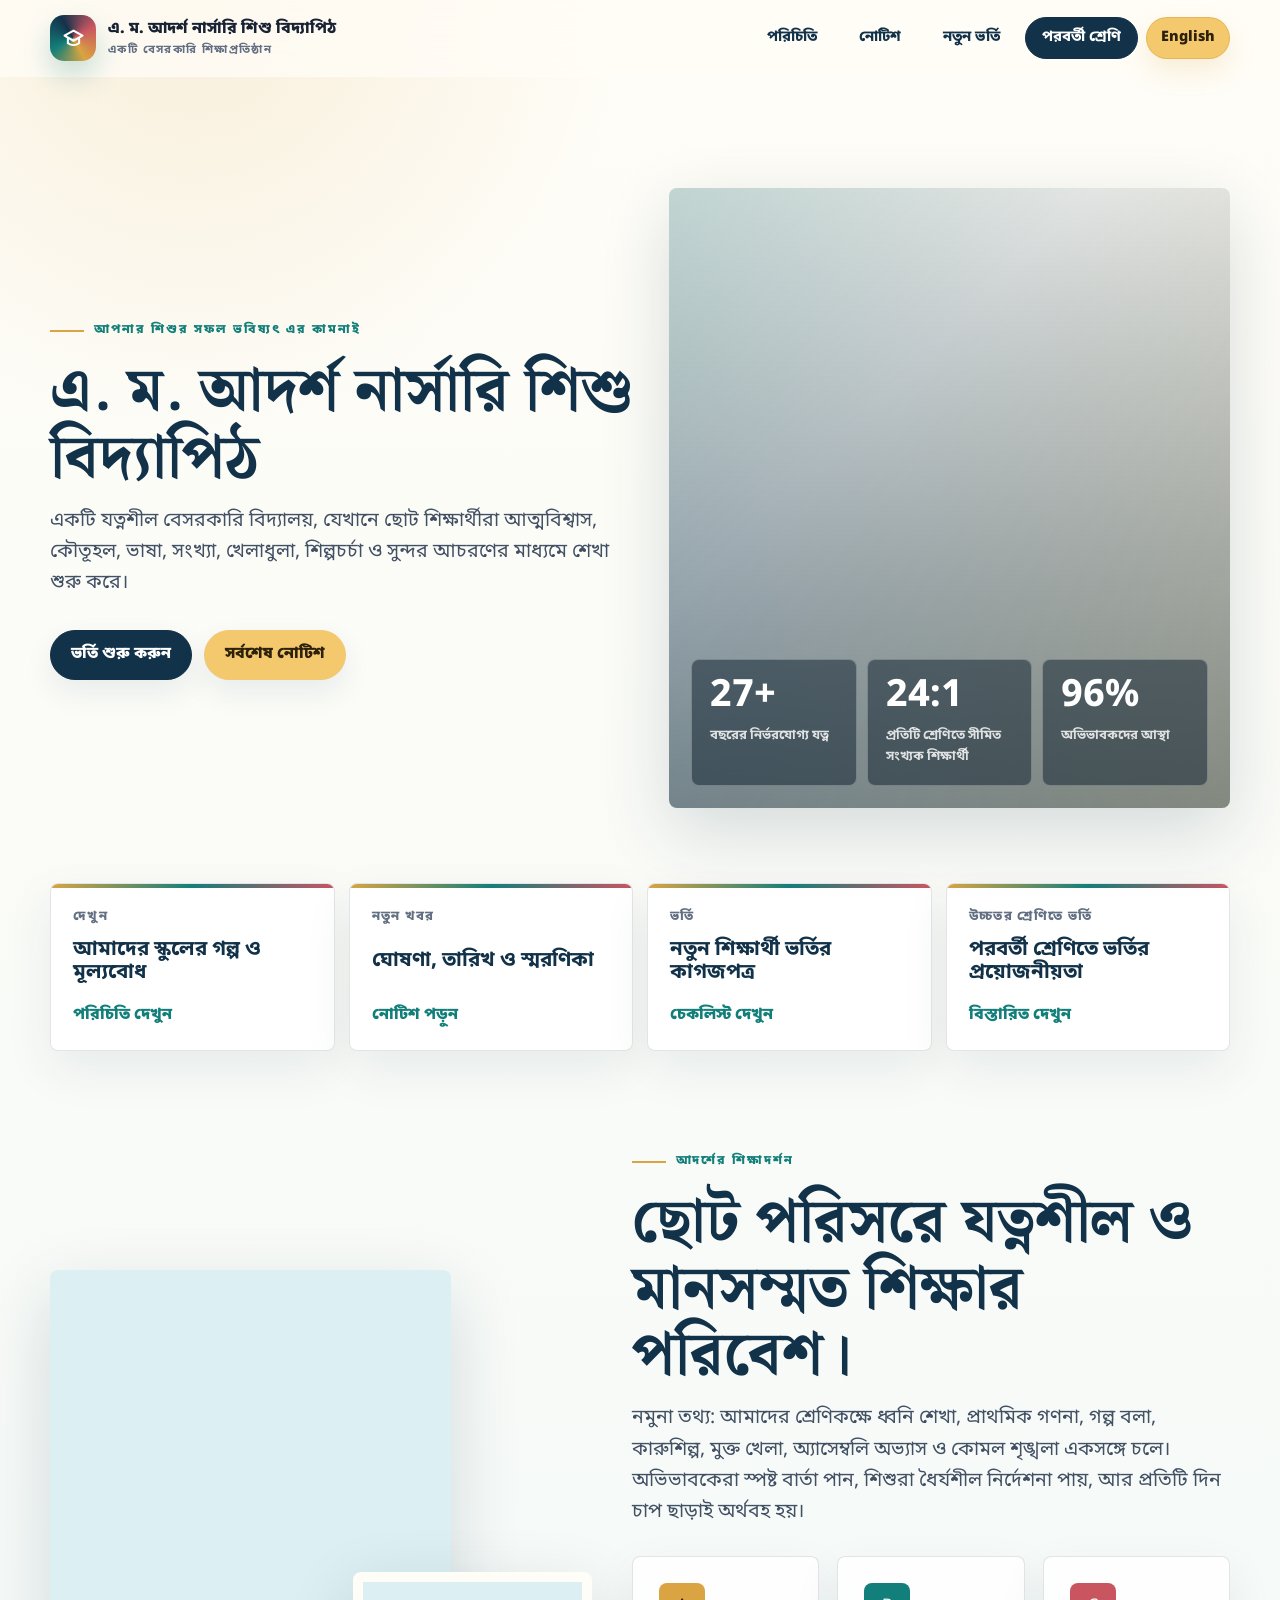
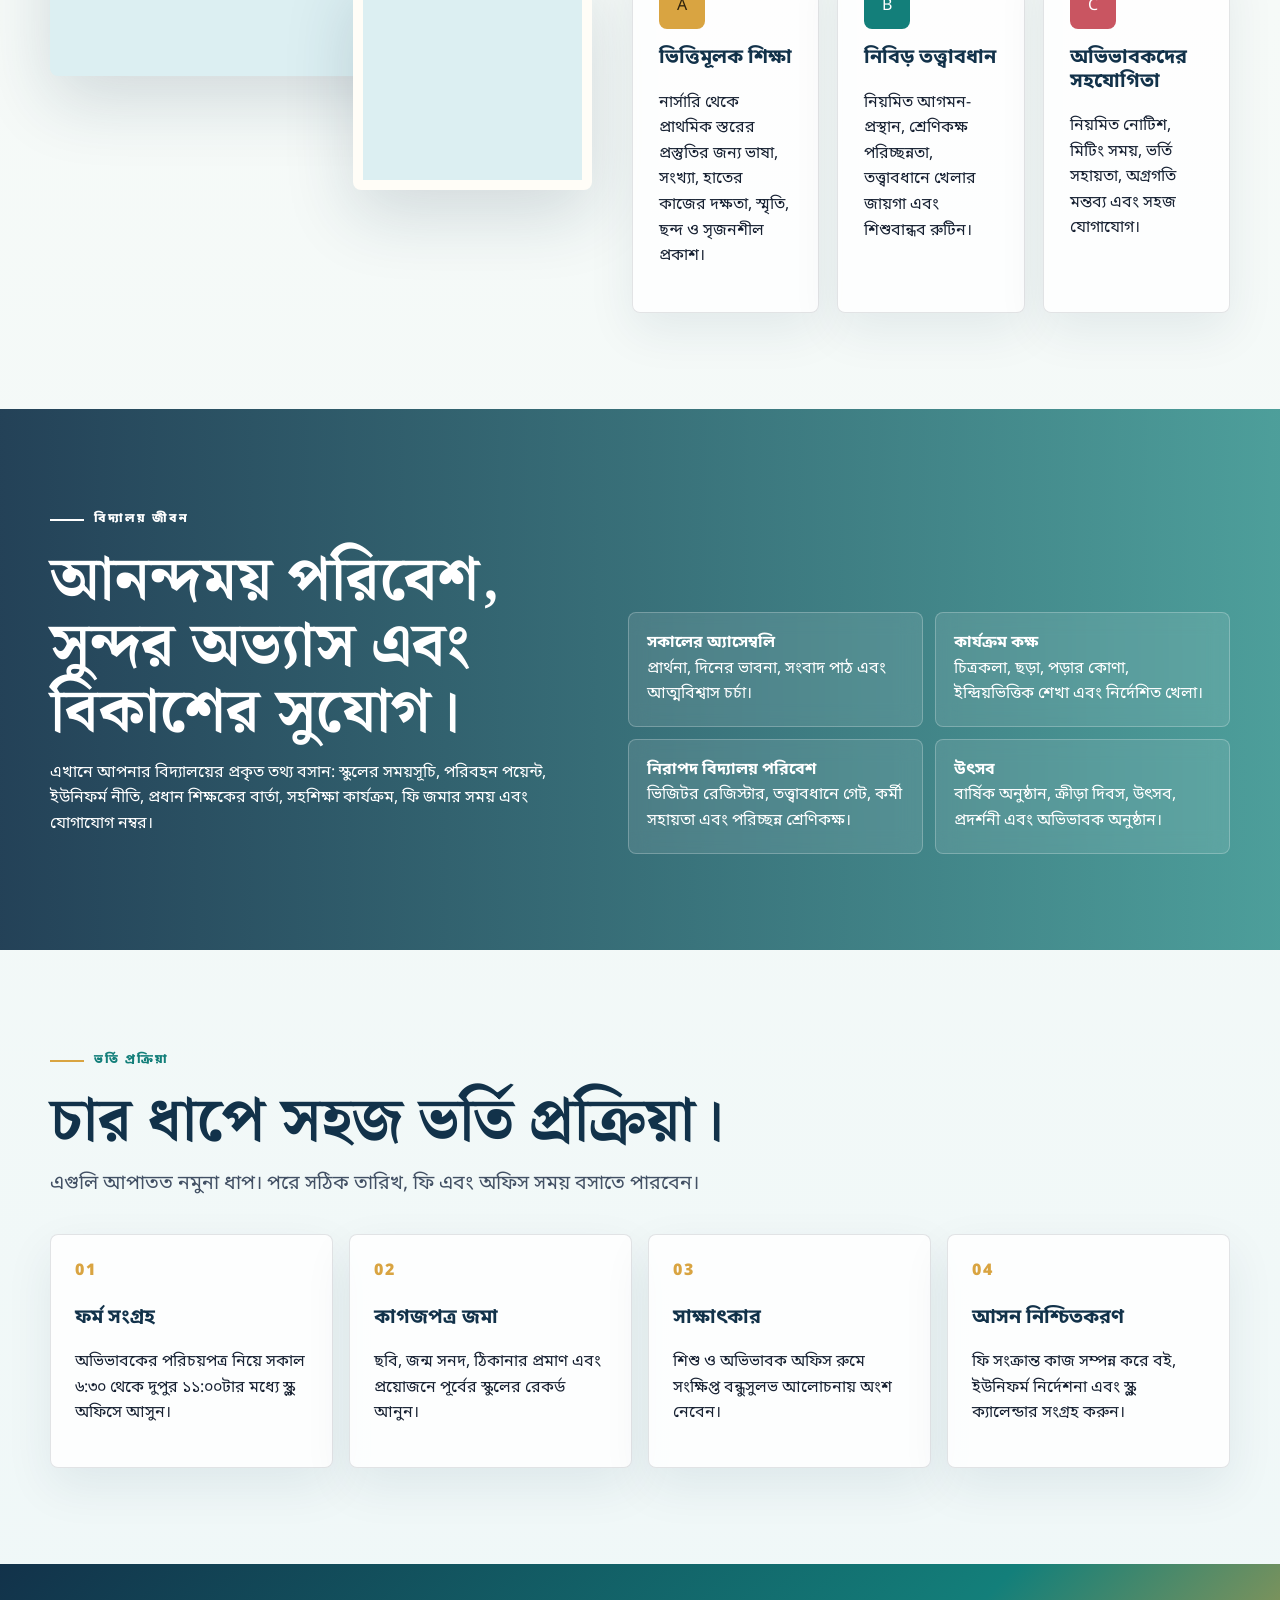
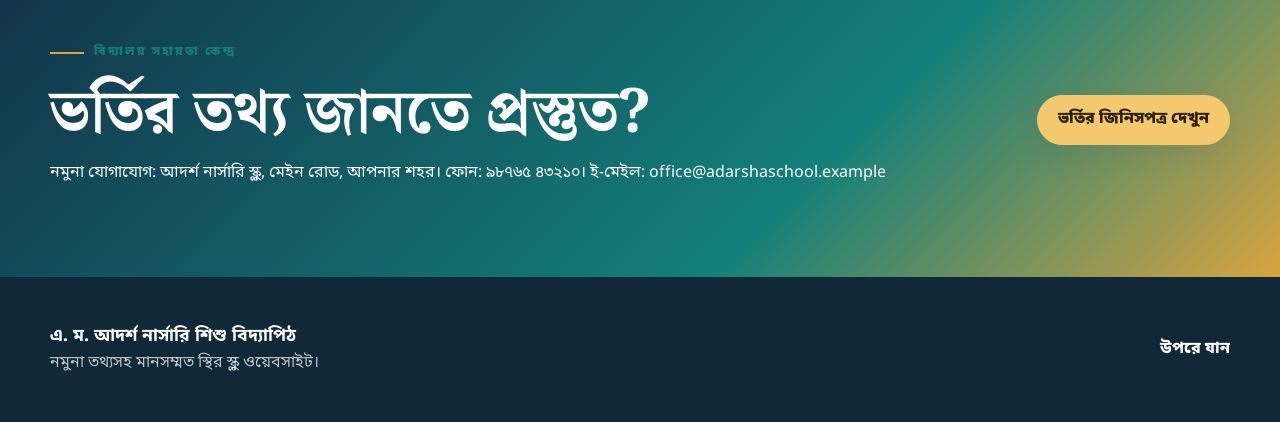
==== commit b9c3f1ff: "changing new admission info" ====
--- a/index.html
+++ b/index.html
@@ -48,7 +48,7 @@
         <div class="hero-card reveal delay-1" data-parallax="0.04" aria-label="Children learning in a bright classroom">
           <div class="floating-panel">
             <div class="metric">
-              <strong class="reveal" data-count="18" data-suffix="+">0</strong>
+              <strong class="reveal" data-count="27" data-suffix="+">0</strong>
               <span>Years of trusted care</span>
             </div>
             <div class="metric">
@@ -144,7 +144,7 @@
         <div class="timeline">
           <article class="timeline-item reveal">
             <h3>Collect Form</h3>
-            <p>Visit the school office between 10:00 AM and 2:00 PM with parent ID proof.</p>
+            <p>Visit the school office between 6:00 AM and 11:00 AM with parent ID proof.</p>
           </article>
           <article class="timeline-item reveal delay-1">
             <h3>Submit Documents</h3>
@@ -152,7 +152,7 @@
           </article>
           <article class="timeline-item reveal delay-2">
             <h3>Interaction</h3>
-            <p>Child and parents meet the admission desk for a short friendly conversation.</p>
+            <p>Child and parents meet the office desk for a short friendly conversation.</p>
           </article>
           <article class="timeline-item reveal delay-3">
             <h3>Confirm Seat</h3>
@@ -244,11 +244,11 @@
       "A clear four-step admission experience.": "চার ধাপে সহজ ভর্তি প্রক্রিয়া।",
       "These are dummy steps for now. You can replace the exact dates, fees, and office timing later.": "এগুলি আপাতত নমুনা ধাপ। পরে সঠিক তারিখ, ফি এবং অফিস সময় বসাতে পারবেন।",
       "Collect Form": "ফর্ম সংগ্রহ",
-      "Visit the school office between 10:00 AM and 2:00 PM with parent ID proof.": "অভিভাবকের পরিচয়পত্র নিয়ে সকাল ১০:০০টা থেকে দুপুর ২:০০টার মধ্যে স্কুল অফিসে আসুন।",
+      "Visit the school office between 6:00 AM and 11:00 AM with parent ID proof.": "অভিভাবকের পরিচয়পত্র নিয়ে সকাল ৬:৩০ থেকে দুপুর ১১:০০টার মধ্যে স্কুল অফিসে আসুন।",
       "Submit Documents": "কাগজপত্র জমা",
       "Bring photographs, birth certificate, address proof, and previous school record if applicable.": "ছবি, জন্ম সনদ, ঠিকানার প্রমাণ এবং প্রয়োজনে পূর্বের স্কুলের রেকর্ড আনুন।",
       "Interaction": "সাক্ষাৎকার",
-      "Child and parents meet the admission desk for a short friendly conversation.": "শিশু ও অভিভাবক ভর্তি সহায়তা কেন্দ্রে সংক্ষিপ্ত বন্ধুসুলভ আলোচনায় অংশ নেবেন।",
+      "Child and parents meet the office desk for a short friendly conversation.": "শিশু ও অভিভাবক অফিস রুমে সংক্ষিপ্ত বন্ধুসুলভ আলোচনায় অংশ নেবেন।",
       "Confirm Seat": "আসন নিশ্চিতকরণ",
       "Complete fee formalities and collect books, uniform guidance, and school calendar.": "ফি সংক্রান্ত কাজ সম্পন্ন করে বই, ইউনিফর্ম নির্দেশনা এবং স্কুল ক্যালেন্ডার সংগ্রহ করুন।",
       "Office help desk": "বিদ্যালয় সহায়তা কেন্দ্র",
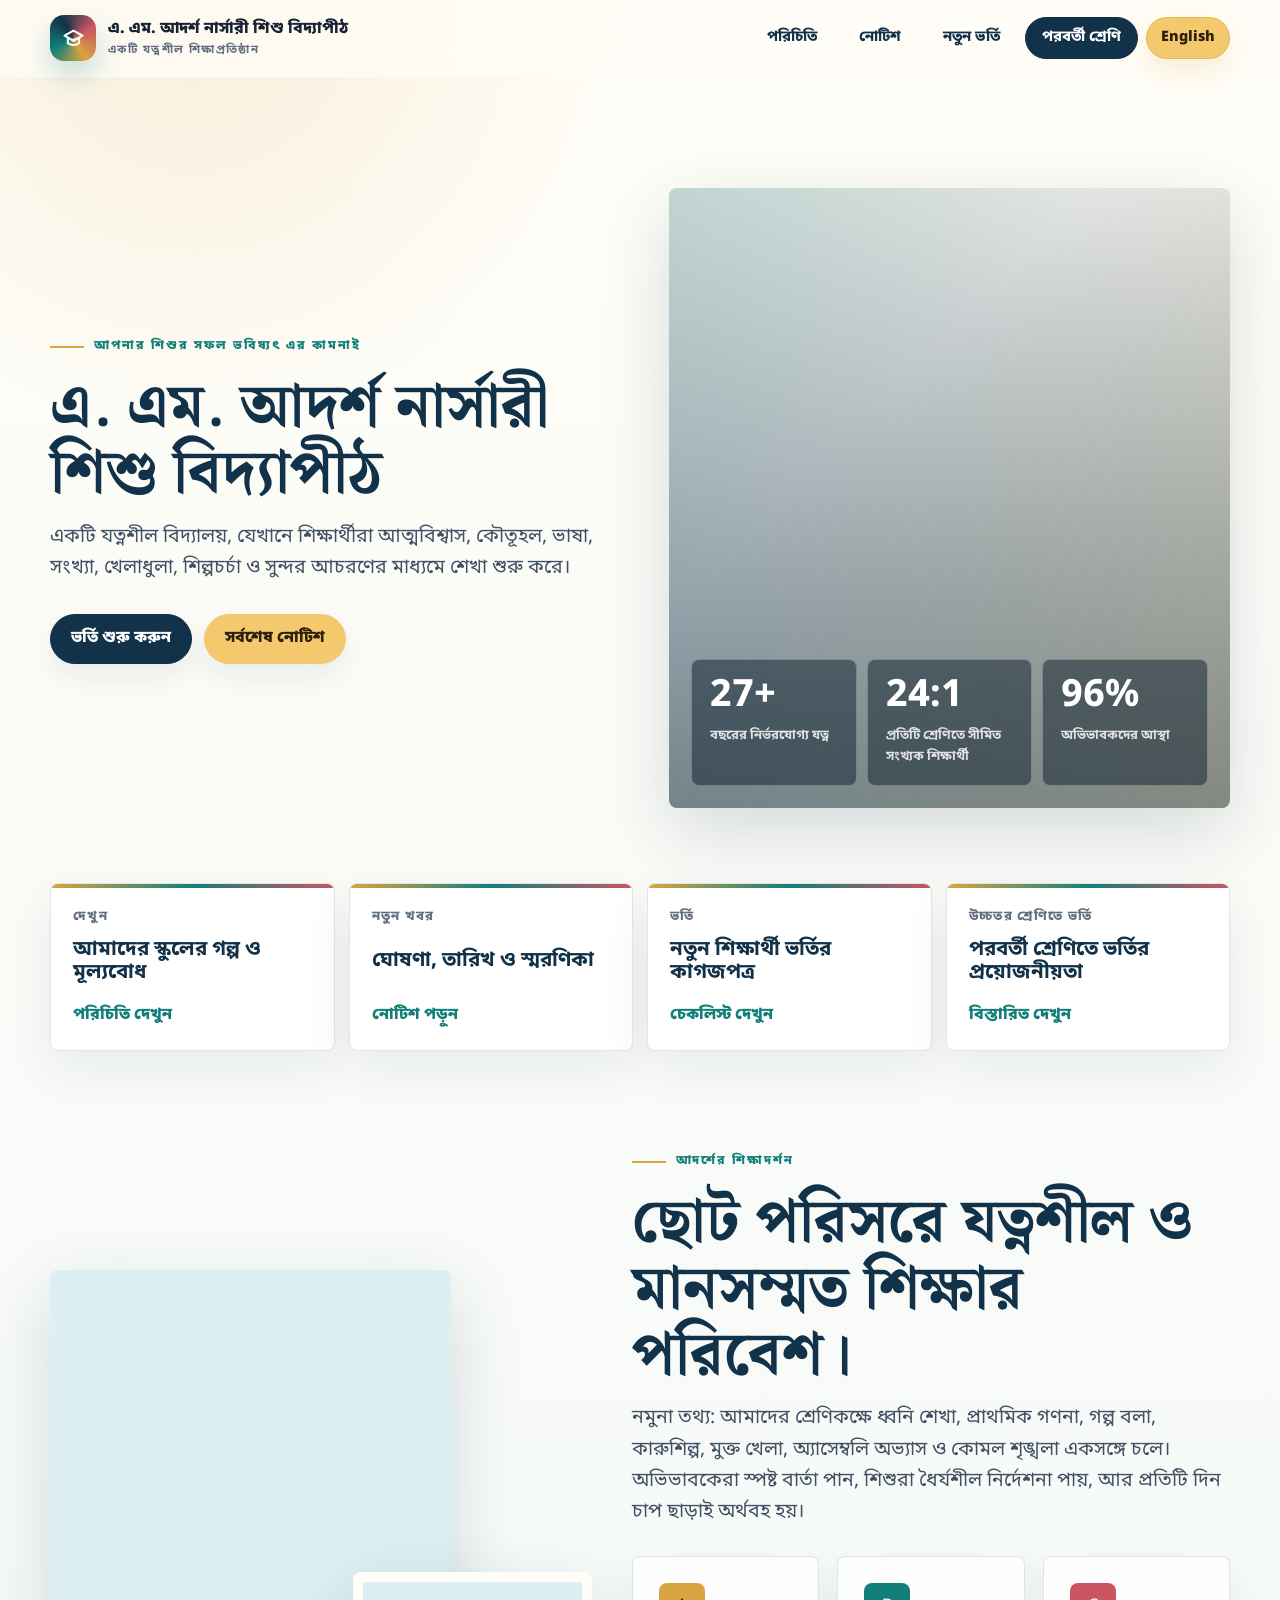
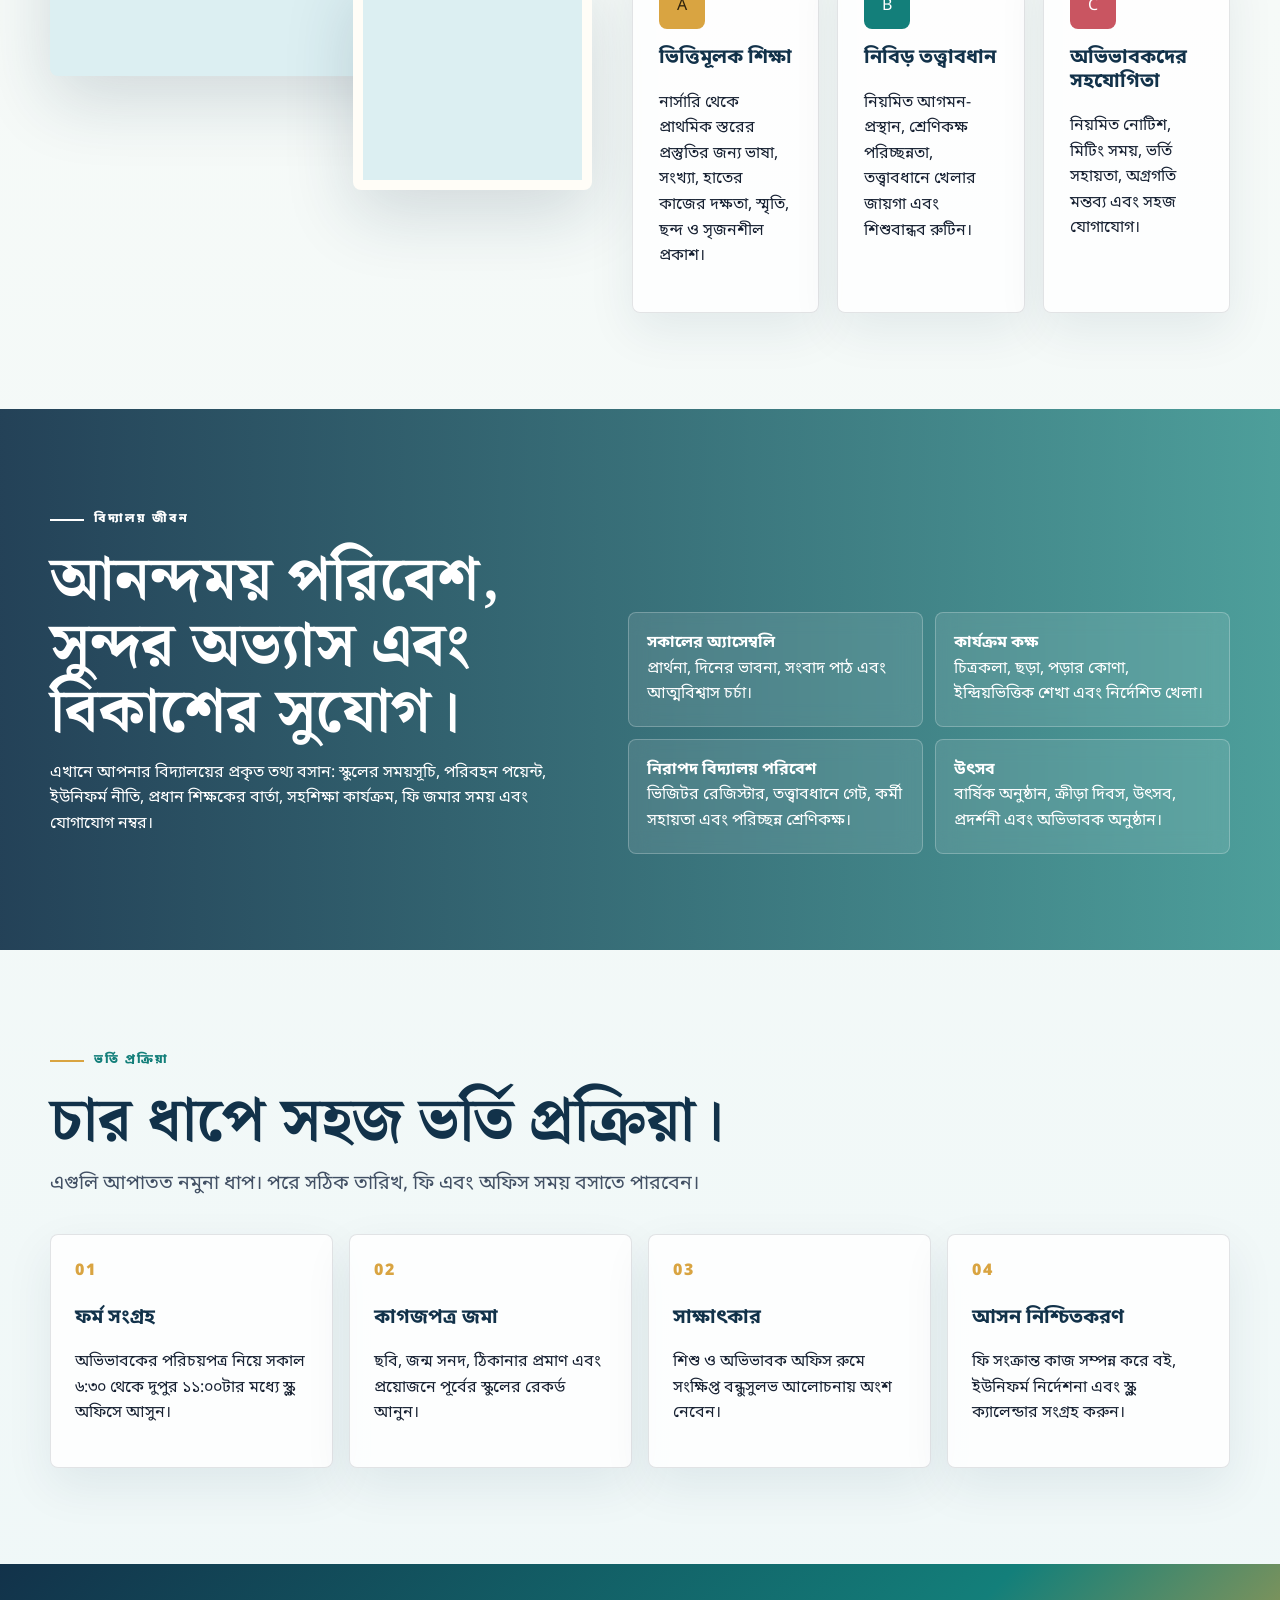
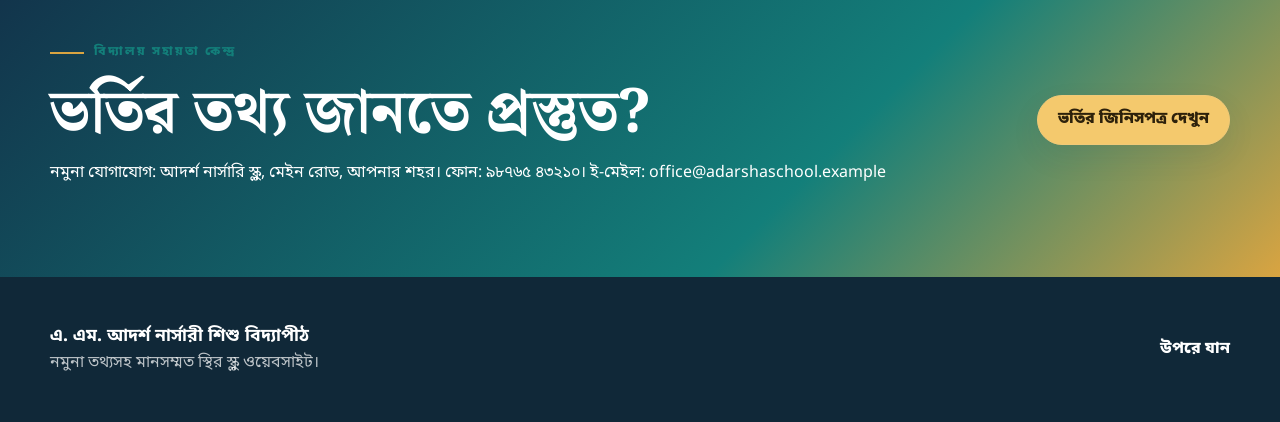
==== commit 358c8d0a: "fixing sayings" ====
--- a/index.html
+++ b/index.html
@@ -194,15 +194,15 @@
     const originalTitle = document.title;
 
     const bnText = {
-      "Adarsha Nursery School": "এ. ম. আদর্শ নার্সারি শিশু বিদ্যাপিঠ",
-      "Private learning campus": "একটি বেসরকারি শিক্ষাপ্রতিষ্ঠান",
+      "Adarsha Nursery School": "এ. এম. আদর্শ নার্সারী শিশু বিদ্যাপীঠ",
+      "Private learning campus": "একটি যত্নশীল শিক্ষাপ্রতিষ্ঠান",
       "About": "পরিচিতি",
       "Notice": "নোটিশ",
       "New Admission": "নতুন ভর্তি",
       "Next Class": "পরবর্তী শ্রেণি",
       "Back to top": "উপরে যান",
       "for your children's bright future": "আপনার শিশুর সফল ভবিষ্যৎ এর কামনাই",
-      "A warm, carefully guided private school where early learners begin with confidence, curiosity, language, numbers, movement, art, and everyday kindness.": "একটি যত্নশীল বেসরকারি বিদ্যালয়, যেখানে ছোট শিক্ষার্থীরা আত্মবিশ্বাস, কৌতূহল, ভাষা, সংখ্যা, খেলাধুলা, শিল্পচর্চা ও সুন্দর আচরণের মাধ্যমে শেখা শুরু করে।",
+      "A warm, carefully guided private school where early learners begin with confidence, curiosity, language, numbers, movement, art, and everyday kindness.": "একটি যত্নশীল বিদ্যালয়, যেখানে শিক্ষার্থীরা আত্মবিশ্বাস, কৌতূহল, ভাষা, সংখ্যা, খেলাধুলা, শিল্পচর্চা ও সুন্দর আচরণের মাধ্যমে শেখা শুরু করে।",
       "Start Admission": "ভর্তি শুরু করুন",
       "Latest Notices": "সর্বশেষ নোটিশ",
       "Years of trusted care": "বছরের নির্ভরযোগ্য যত্ন",
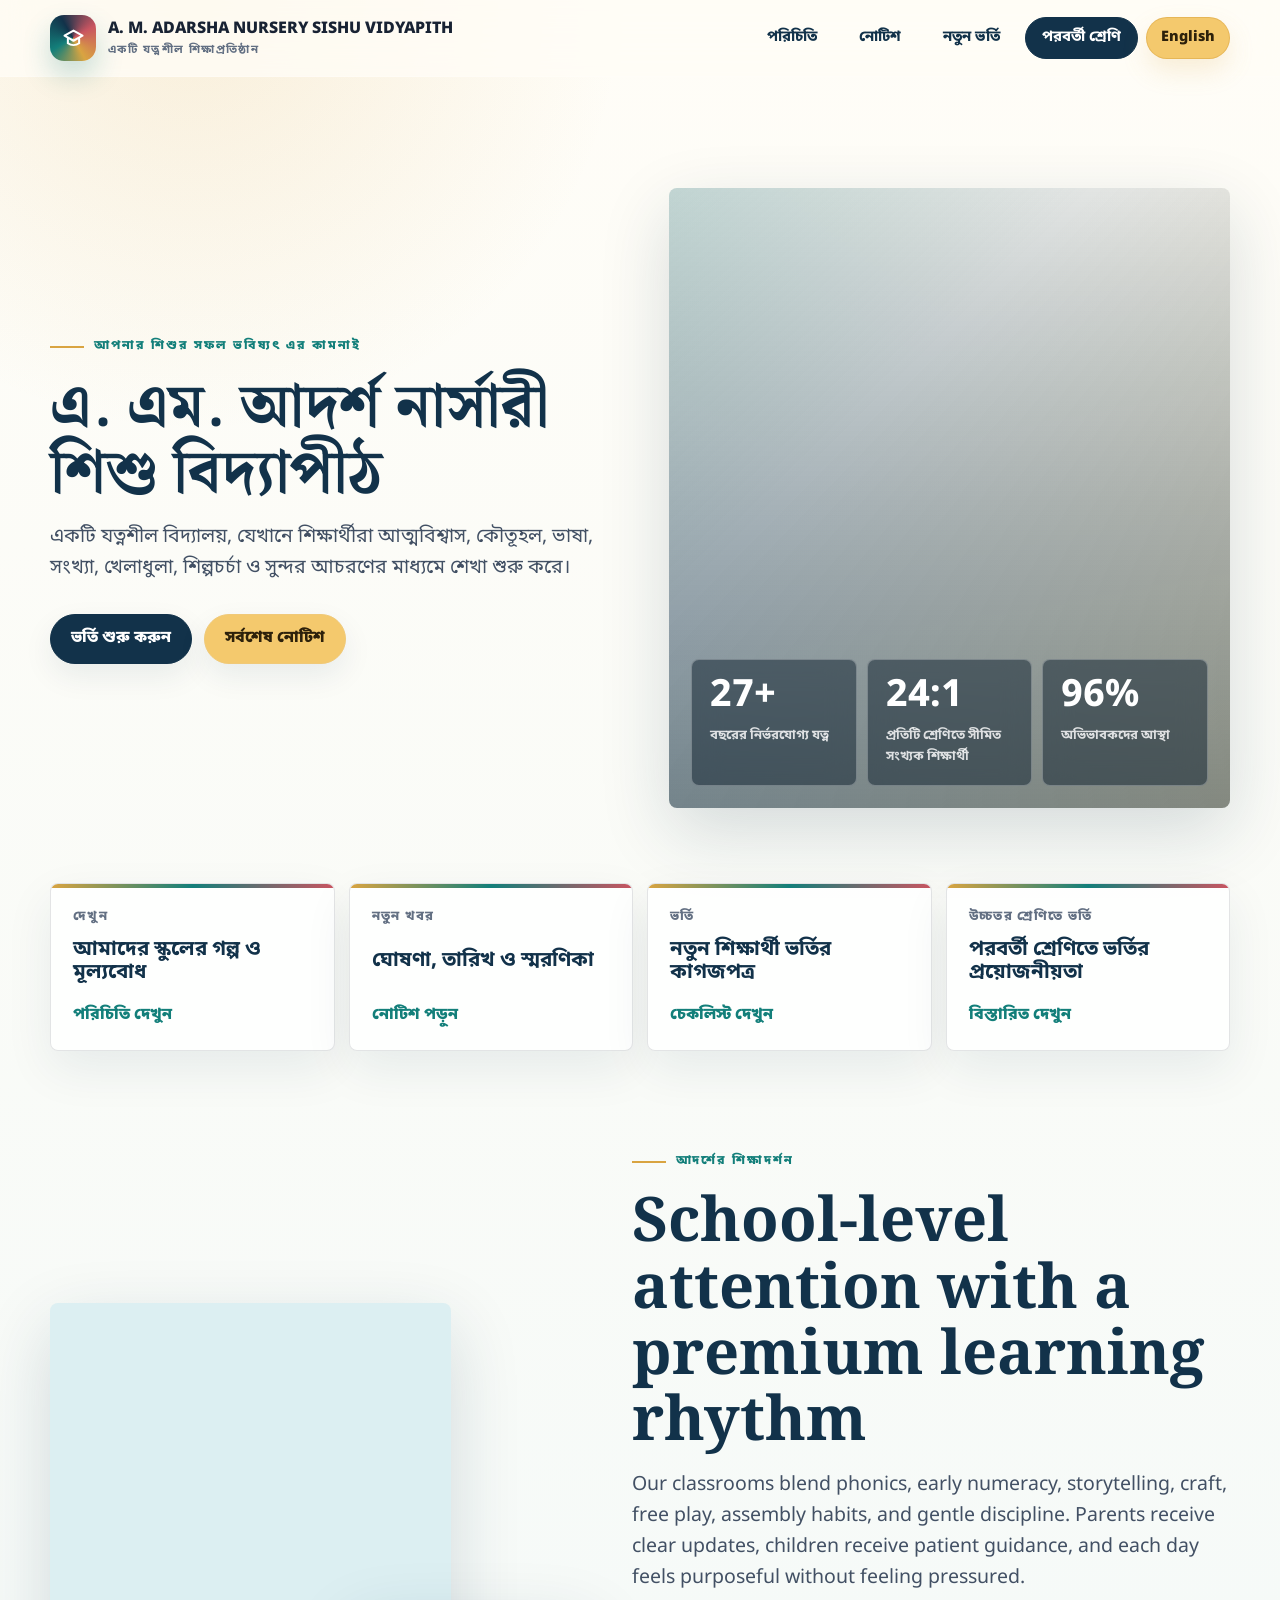
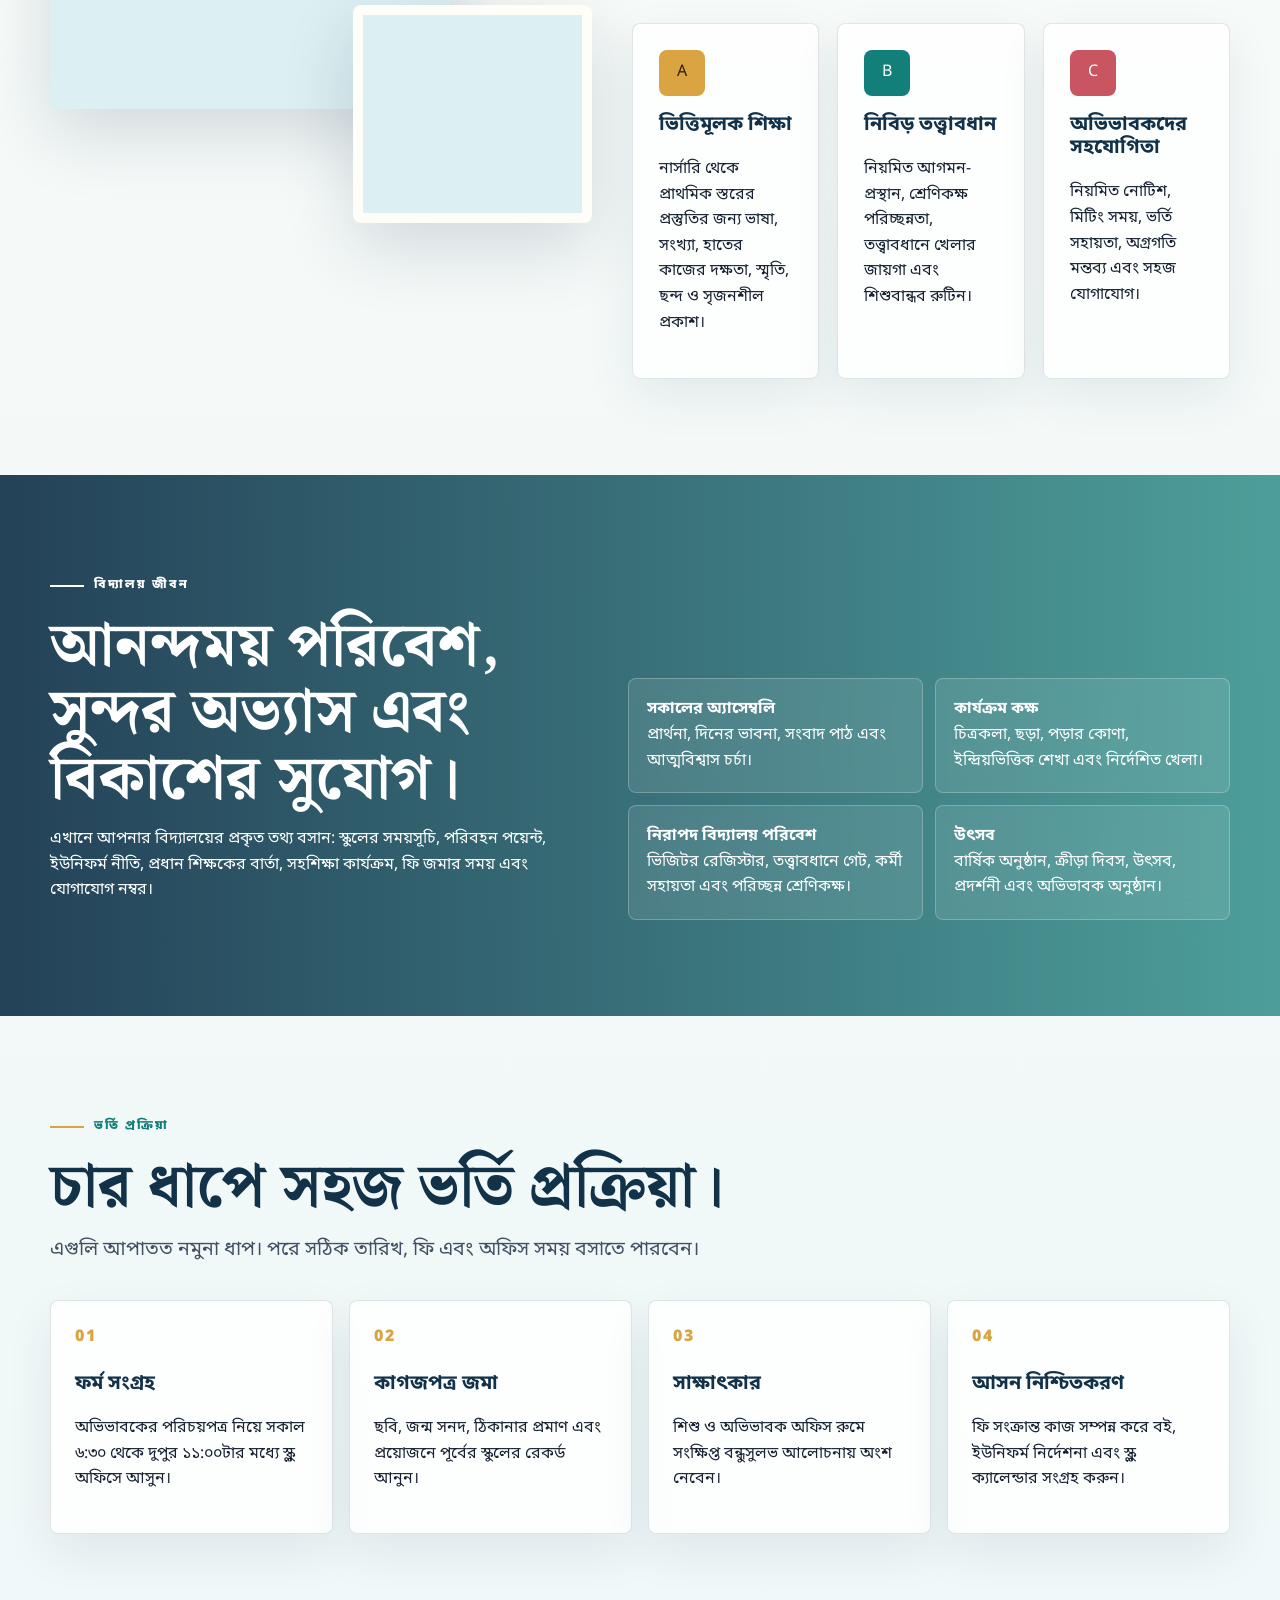
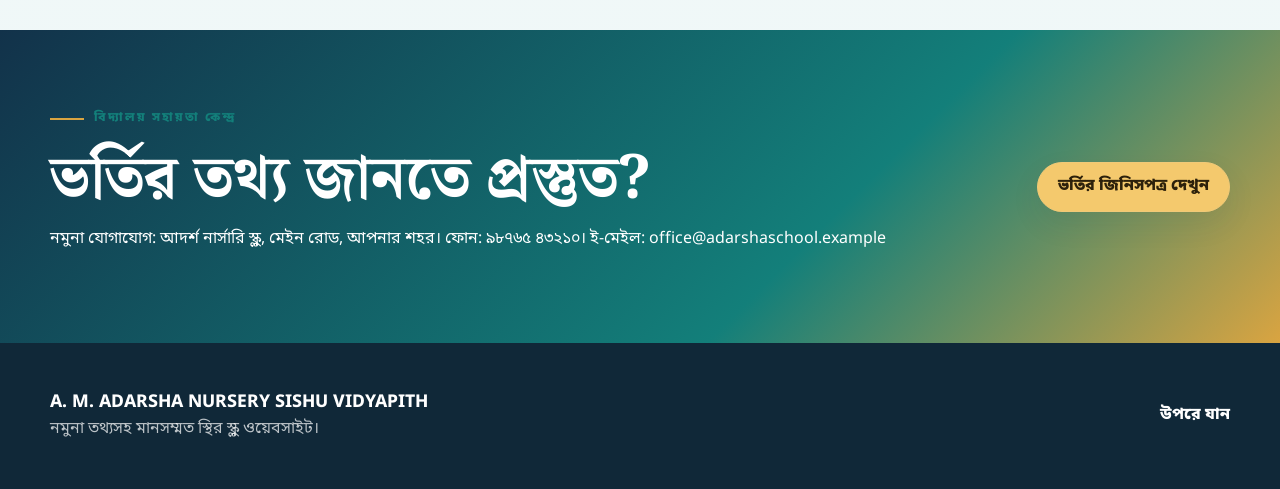
==== commit 0ea0cf0c: "changing school name" ====
--- a/index.html
+++ b/index.html
@@ -3,8 +3,8 @@
 <head>
   <meta charset="UTF-8">
   <meta name="viewport" content="width=device-width, initial-scale=1.0">
-  <meta name="description" content="Adarsha Nursery School - a premium private school experience for early learners.">
-  <title>Adarsha Nursery School</title>
+  <meta name="description" content="A. M. ADARSHA NURSERY SISHU VIDYAPITH - a premium private school experience for early learners.">
+  <title>A. M. ADARSHA NURSERY SISHU VIDYAPITH</title>
   <link rel="preconnect" href="https://fonts.googleapis.com">
   <link rel="preconnect" href="https://fonts.gstatic.com" crossorigin>
   <link href="https://fonts.googleapis.com/css2?family=Inter:wght@500;650;750;850&family=Noto+Sans+Bengali:wght@500;600;700;800&family=Noto+Serif+Bengali:wght@700;800&family=Playfair+Display:wght@700;800&display=swap" rel="stylesheet">
@@ -21,7 +21,7 @@
             <path d="M7 12v4.2c2.9 2.1 7.1 2.1 10 0V12" stroke="currentColor" stroke-width="1.8" stroke-linecap="round"/>
           </svg>
         </span>
-        <span>Adarsha Nursery School<small>Private learning campus</small></span>
+        <span>A. M. ADARSHA NURSERY SISHU VIDYAPITH<small>Private learning campus</small></span>
       </a>
       <div class="nav-links">
         <a href="templates/about.html">About</a>
@@ -38,7 +38,7 @@
       <div class="hero-grid">
         <div class="reveal">
           <p class="eyebrow">for your children's bright future</p>
-          <h2>Adarsha Nursery School</h2>
+          <h2>A. M. ADARSHA NURSERY SISHUVIDYAPITH</h2>
           <p class="lead">A warm, carefully guided private school where early learners begin with confidence, curiosity, language, numbers, movement, art, and everyday kindness.</p>
           <div class="hero-actions">
             <a class="button primary" href="templates/newAdmission.html">Start Admission</a>
@@ -95,8 +95,8 @@
         </div>
         <div class="reveal delay-1">
           <p class="eyebrow">The Adarsha approach</p>
-          <h2>Small-school attention with a premium learning rhythm.</h2>
-          <p class="lead">Dummy details: Our classrooms blend phonics, early numeracy, storytelling, craft, free play, assembly habits, and gentle discipline. Parents receive clear updates, children receive patient guidance, and each day feels purposeful without feeling pressured.</p>
+          <h2>School-level attention with a premium learning rhythm</h2>
+          <p class="lead">Our classrooms blend phonics, early numeracy, storytelling, craft, free play, assembly habits, and gentle discipline. Parents receive clear updates, children receive patient guidance, and each day feels purposeful without feeling pressured.</p>
           <div class="feature-grid" style="margin-top: 28px;">
             <article class="info-card">
               <div class="icon-box gold">A</div>
@@ -167,7 +167,7 @@
         <div class="reveal">
           <p class="eyebrow">Office help desk</p>
           <h2>Ready for admission details?</h2>
-          <p>Dummy contact: Adarsha Nursery School, Main Road, Your City. Phone: 98765 43210. Email: office@adarshaschool.example</p>
+          <p>Dummy contact: A. M. ADARSHA NURSERY SISHU VIDYAPITH, Main Road, Your City. Phone: 98765 43210. Email: office@adarshaschool.example</p>
         </div>
         <a class="button gold reveal delay-1" href="templates/newAdmission.html">View Admission Items</a>
       </div>
@@ -177,7 +177,7 @@
   <footer class="footer">
     <div class="wrap footer-grid">
       <div>
-        <strong>Adarsha Nursery School</strong>
+        <strong>A. M. ADARSHA NURSERY SISHU VIDYAPITH</strong>
         <span>Premium static school website template with dummy details.</span>
       </div>
       <a href="#top">Back to top</a>
@@ -194,7 +194,7 @@
     const originalTitle = document.title;
 
     const bnText = {
-      "Adarsha Nursery School": "এ. এম. আদর্শ নার্সারী শিশু বিদ্যাপীঠ",
+      "A. M. ADARSHA NURSERY SISHUVIDYAPITH": "এ. এম. আদর্শ নার্সারী শিশু বিদ্যাপীঠ",
       "Private learning campus": "একটি যত্নশীল শিক্ষাপ্রতিষ্ঠান",
       "About": "পরিচিতি",
       "Notice": "নোটিশ",
@@ -253,7 +253,7 @@
       "Complete fee formalities and collect books, uniform guidance, and school calendar.": "ফি সংক্রান্ত কাজ সম্পন্ন করে বই, ইউনিফর্ম নির্দেশনা এবং স্কুল ক্যালেন্ডার সংগ্রহ করুন।",
       "Office help desk": "বিদ্যালয় সহায়তা কেন্দ্র",
       "Ready for admission details?": "ভর্তির তথ্য জানতে প্রস্তুত?",
-      "Dummy contact: Adarsha Nursery School, Main Road, Your City. Phone: 98765 43210. Email: office@adarshaschool.example": "নমুনা যোগাযোগ: আদর্শ নার্সারি স্কুল, মেইন রোড, আপনার শহর। ফোন: ৯৮৭৬৫ ৪৩২১০। ই-মেইল: office@adarshaschool.example",
+      "Dummy contact: A. M. ADARSHA NURSERY SISHU VIDYAPITH, Main Road, Your City. Phone: 98765 43210. Email: office@adarshaschool.example": "নমুনা যোগাযোগ: আদর্শ নার্সারি স্কুল, মেইন রোড, আপনার শহর। ফোন: ৯৮৭৬৫ ৪৩২১০। ই-মেইল: office@adarshaschool.example",
       "View Admission Items": "ভর্তির জিনিসপত্র দেখুন",
       "Premium static school website template with dummy details.": "নমুনা তথ্যসহ মানসম্মত স্থির স্কুল ওয়েবসাইট।"
     };
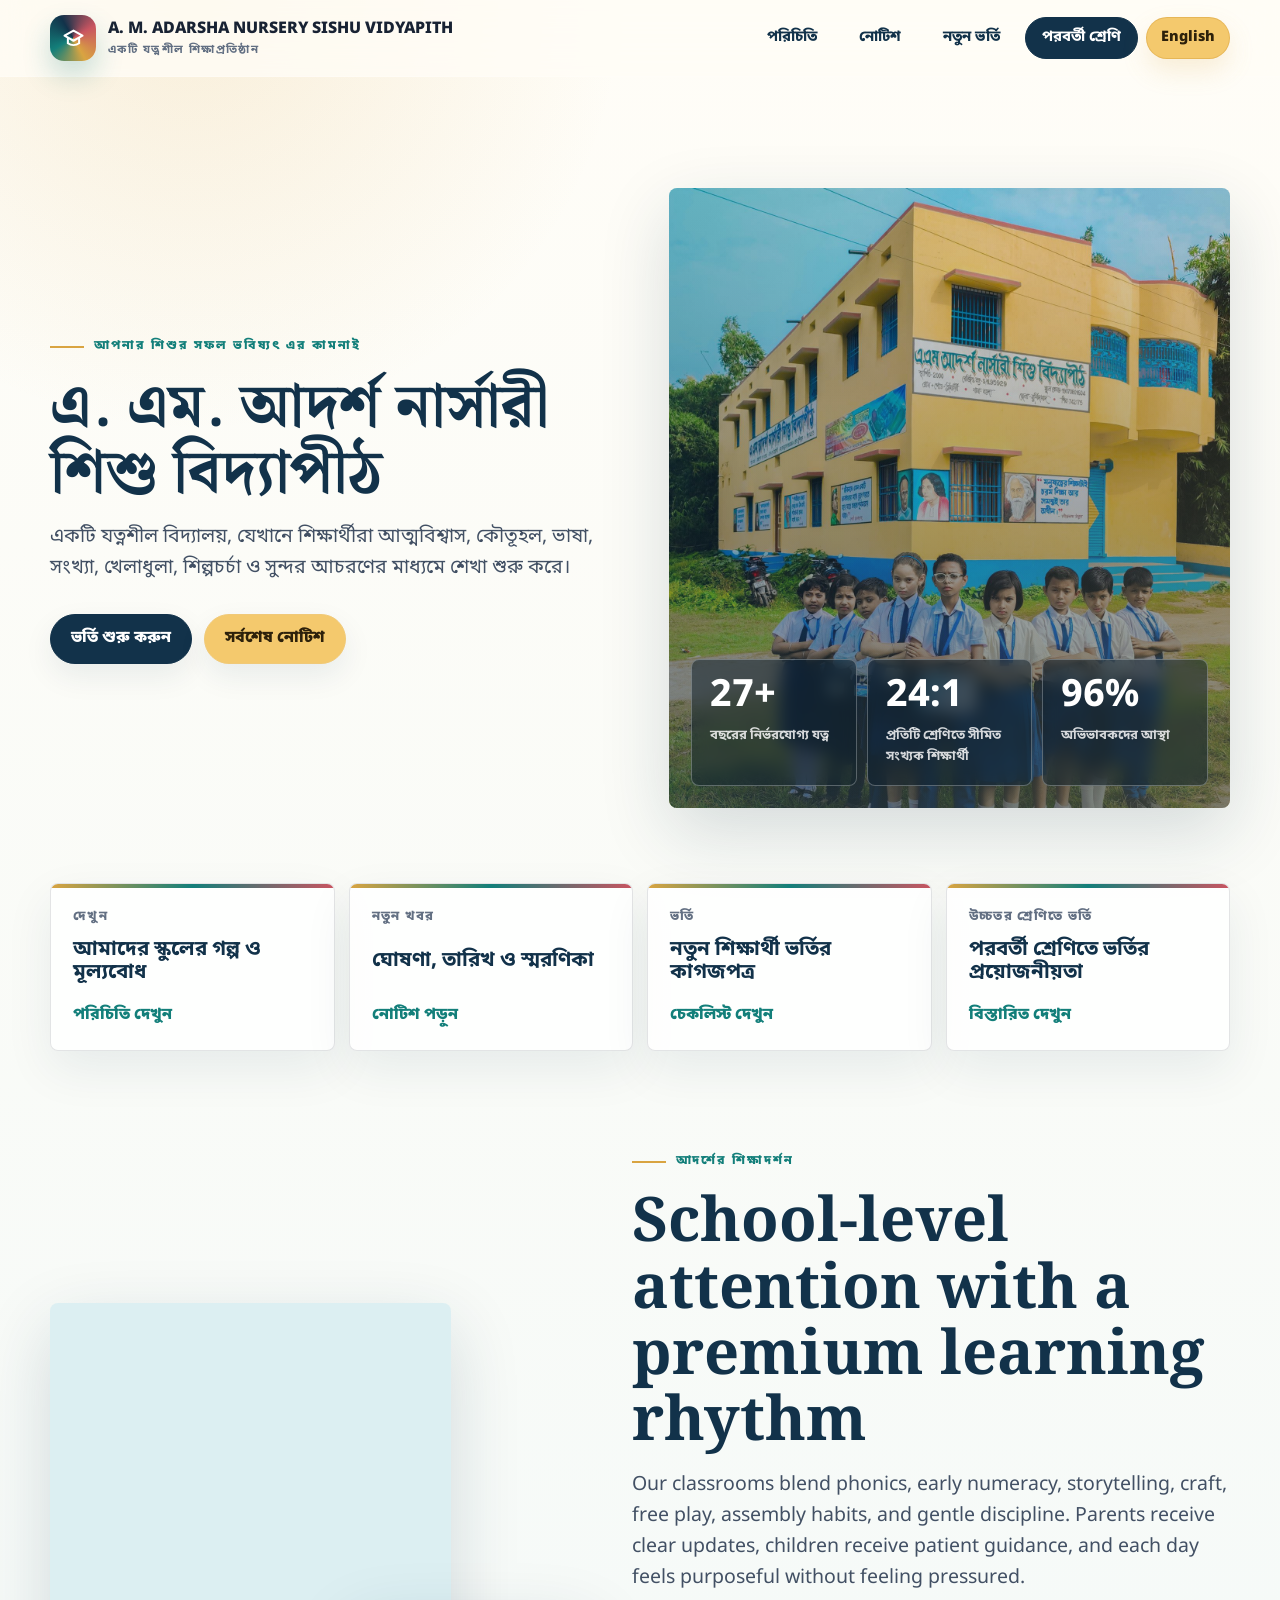
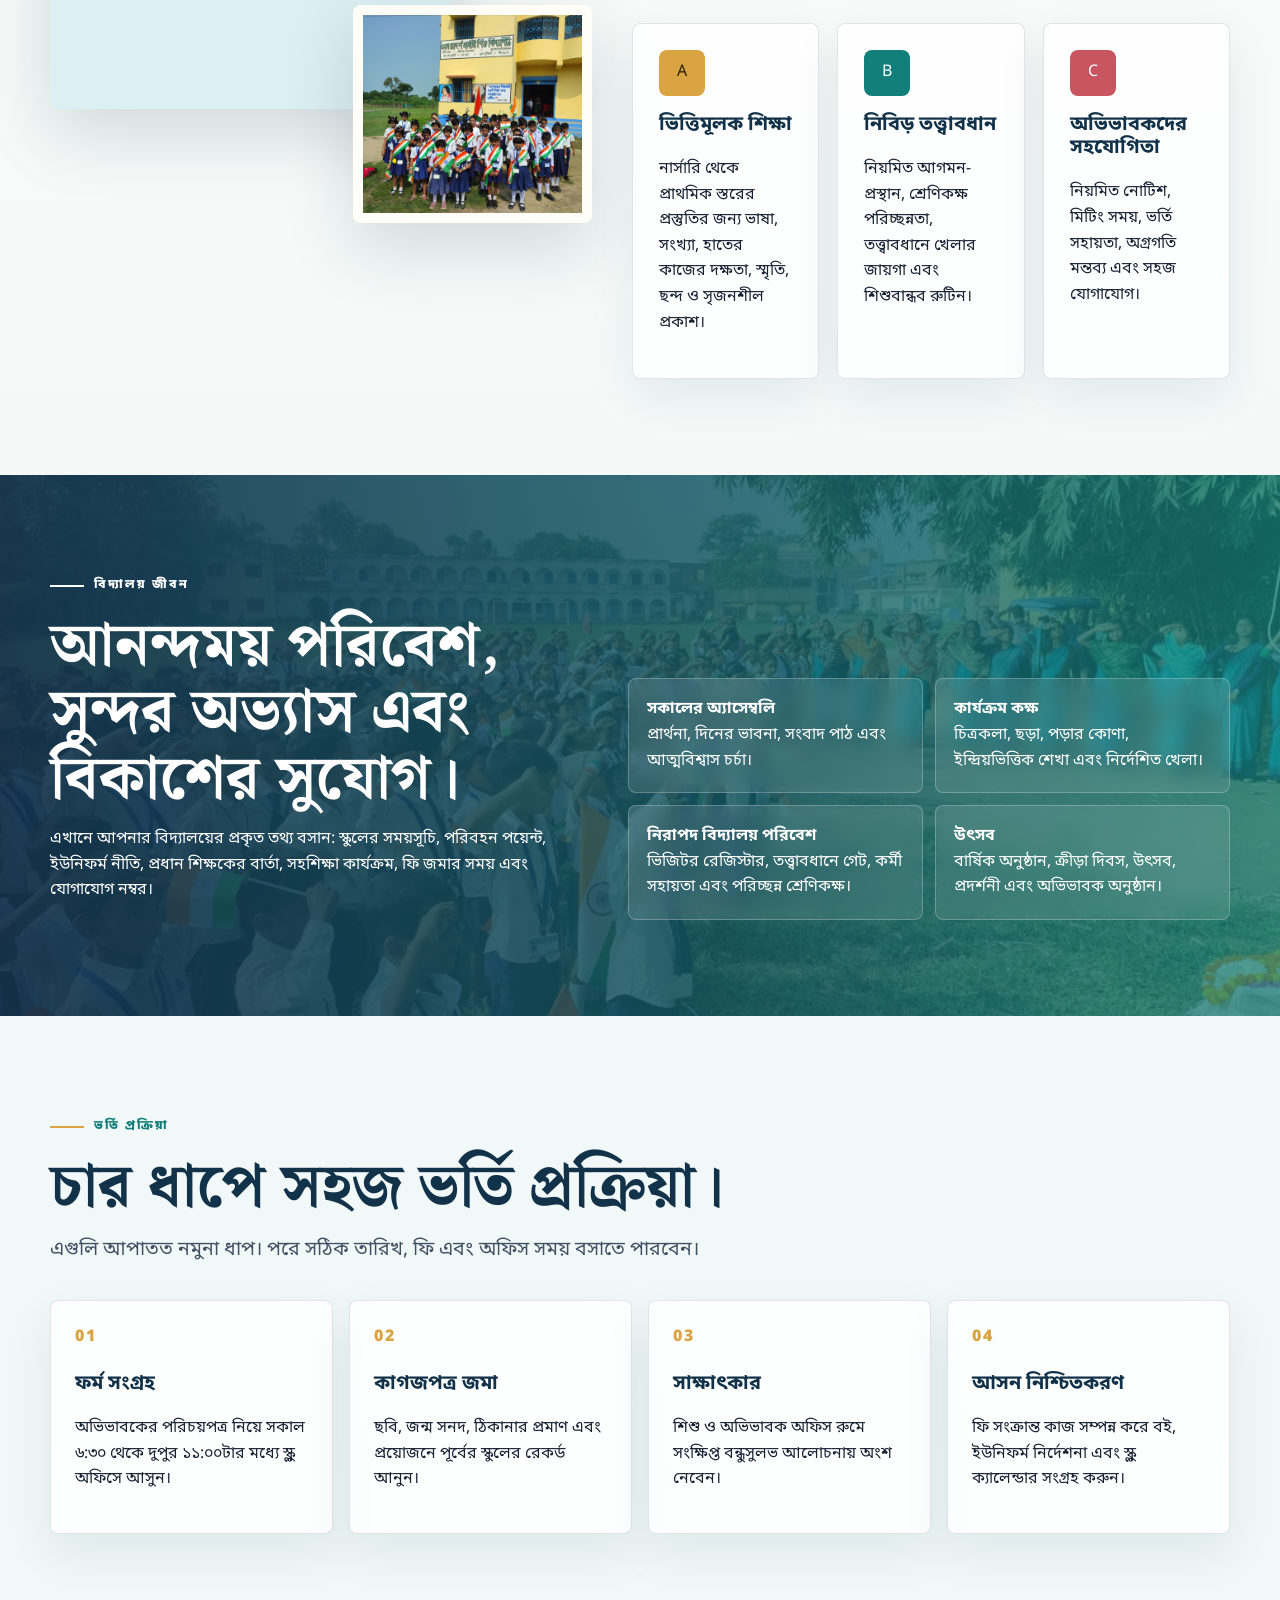
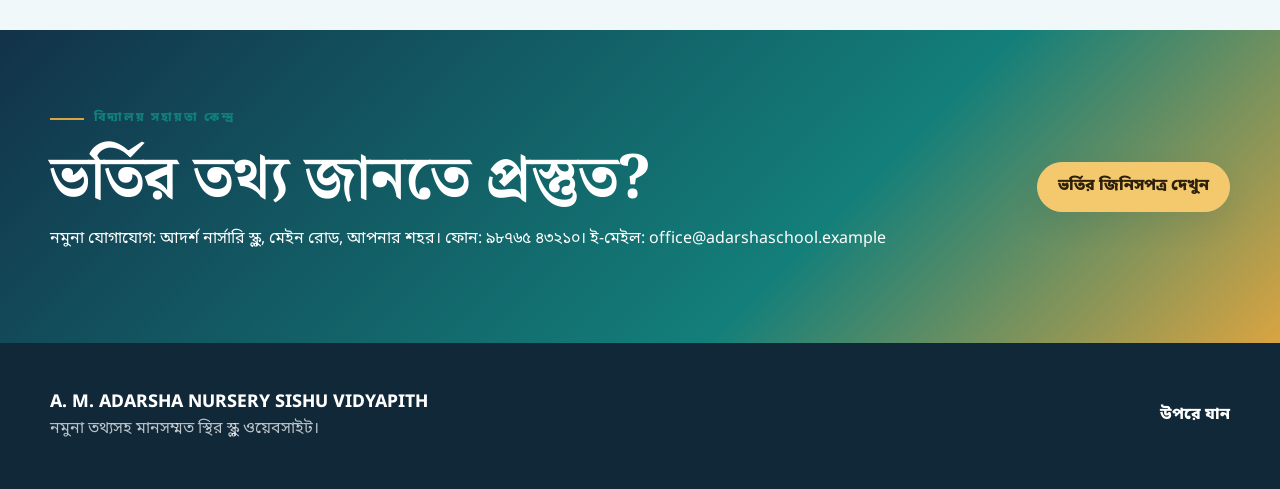
==== commit 8e4cb56e: "fixed animation and changed 40MB image to compressed" ====
--- a/index.html
+++ b/index.html
@@ -45,7 +45,7 @@
             <a class="button gold" href="templates/notice.html">Latest Notices</a>
           </div>
         </div>
-        <div class="hero-card reveal delay-1" data-parallax="0.04" aria-label="Children learning in a bright classroom">
+        <div class="hero-card reveal delay-1" aria-label="Children learning in a bright classroom">
           <div class="floating-panel">
             <div class="metric">
               <strong class="reveal" data-count="27" data-suffix="+">0</strong>
@@ -323,6 +323,11 @@
       });
     }
 
+    const prefersReducedMotion = window.matchMedia("(prefers-reduced-motion: reduce)");
+    const finePointerScreen = window.matchMedia("(min-width: 981px) and (pointer: fine)");
+    const canUseParallax = () => !prefersReducedMotion.matches && finePointerScreen.matches;
+    let chromeFrame = null;
+
     function updateChrome() {
       const maxScroll = document.documentElement.scrollHeight - window.innerHeight;
       const ratio = maxScroll > 0 ? window.scrollY / maxScroll : 0;
@@ -335,9 +340,24 @@
         header.classList.toggle("is-scrolled", window.scrollY > 12);
       }
 
-      parallaxItems.forEach((item) => {
-        const speed = Number(item.dataset.parallax || 0.12);
-        item.style.transform = `translate3d(0, ${window.scrollY * speed}px, 0)`;
+      if (canUseParallax()) {
+        parallaxItems.forEach((item) => {
+          const speed = Number(item.dataset.parallax || 0.12);
+          item.style.transform = `translate3d(0, ${window.scrollY * speed}px, 0)`;
+        });
+      } else {
+        parallaxItems.forEach((item) => {
+          item.style.transform = "";
+        });
+      }
+    }
+
+    function requestChromeUpdate() {
+      if (chromeFrame) return;
+
+      chromeFrame = requestAnimationFrame(() => {
+        chromeFrame = null;
+        updateChrome();
       });
     }
 
@@ -383,8 +403,17 @@
       counters.forEach((item) => observer.observe(item));
     }
 
-    window.addEventListener("scroll", updateChrome, { passive: true });
-    window.addEventListener("resize", updateChrome);
+    window.addEventListener("scroll", requestChromeUpdate, { passive: true });
+    window.addEventListener("resize", requestChromeUpdate);
+
+    if (prefersReducedMotion.addEventListener) {
+      prefersReducedMotion.addEventListener("change", requestChromeUpdate);
+      finePointerScreen.addEventListener("change", requestChromeUpdate);
+    } else if (prefersReducedMotion.addListener) {
+      prefersReducedMotion.addListener(requestChromeUpdate);
+      finePointerScreen.addListener(requestChromeUpdate);
+    }
+
     updateChrome();
   </script>
 </body>
--- a/assets/styles.css
+++ b/assets/styles.css
@@ -297,7 +297,6 @@
   overflow: hidden;
   box-shadow: var(--shadow);
   isolation: isolate;
-  transform: translateZ(0);
 }
 
 .hero-card::before {
@@ -307,8 +306,7 @@
   z-index: -2;
   background:
     linear-gradient(180deg, rgba(18, 50, 74, 0.1), rgba(18, 50, 74, 0.62)),
-    url("https://images.unsplash.com/photo-1503676260728-1c00da094a0b?auto=format&fit=crop&w=1300&q=82") center/cover;
-  transform: scale(1.06);
+    url("../images/homepaged-optimized.jpg") center/cover;
 }
 
 .hero-card::after {
@@ -336,7 +334,7 @@
   border: 1px solid rgba(255, 255, 255, 0.28);
   border-radius: 8px;
   background: rgba(13, 31, 45, 0.5);
-  backdrop-filter: blur(14px);
+  backdrop-filter: blur(8px);
 }
 
 .metric strong {
@@ -483,7 +481,7 @@
   height: 78%;
   left: 0;
   top: 0;
-  --img: url("https://images.unsplash.com/photo-1588072432836-e10032774350?auto=format&fit=crop&w=1100&q=82");
+  --img: url("../images/premiumStudyBig.jpg");
 }
 
 .photo-small {
@@ -492,7 +490,7 @@
   right: 0;
   bottom: 0;
   border: 10px solid var(--paper);
-  --img: url("https://images.unsplash.com/photo-1509062522246-3755977927d7?auto=format&fit=crop&w=900&q=82");
+  --img: url("../images/premiumStudySmall.jpeg");
 }
 
 .feature-grid,
@@ -537,7 +535,7 @@
   color: #fff;
   background:
     linear-gradient(90deg, rgba(18, 50, 74, 0.92), rgba(19, 127, 122, 0.74)),
-    url("https://images.unsplash.com/photo-1523050854058-8df90110c9f1?auto=format&fit=crop&w=1600&q=82") center/cover fixed;
+    url("../images/confidentAboutPage.jpeg") center/cover;
 }
 
 .campus-band h2,
@@ -634,19 +632,19 @@
 }
 
 .about-img {
-  --page-img: url("https://images.unsplash.com/photo-1577896851231-70ef18881754?auto=format&fit=crop&w=1100&q=82");
+  --page-img: url("../images/confidentAboutPage.jpeg");
 }
 
 .notice-img {
-  --page-img: url("https://images.unsplash.com/photo-1491841550275-ad7854e35ca6?auto=format&fit=crop&w=1100&q=82");
+  --page-img: url("../images/noticePage.jpg");
 }
 
 .admission-img {
-  --page-img: url("https://images.unsplash.com/photo-1503676382389-4809596d5290?auto=format&fit=crop&w=1100&q=82");
+  --page-img: url("../images/newAdmission.jpeg");
 }
 
 .next-img {
-  --page-img: url("https://images.unsplash.com/photo-1606761568499-6d2451b23c66?auto=format&fit=crop&w=1100&q=82");
+  --page-img: url("../images/premiumStudySmall.jpeg");
 }
 
 .subnav {
@@ -753,13 +751,15 @@
 
 .reveal {
   opacity: 0;
-  transform: translateY(26px);
-  transition: opacity 720ms ease, transform 720ms ease;
+  transform: translate3d(0, 18px, 0);
+  transition: opacity 420ms ease, transform 420ms ease;
+  will-change: opacity, transform;
 }
 
 .reveal.in-view {
   opacity: 1;
-  transform: translateY(0);
+  transform: translate3d(0, 0, 0);
+  will-change: auto;
 }
 
 .reveal.delay-1 {
@@ -786,6 +786,7 @@
   .reveal {
     opacity: 1;
     transform: none;
+    will-change: auto;
   }
 }
 
@@ -816,6 +817,26 @@
 }
 
 @media (max-width: 720px) {
+  body {
+    background: linear-gradient(180deg, #fffdf7 0%, #f6faf8 52%, #eef7f8 100%);
+  }
+
+  .site-header,
+  .metric,
+  .campus-list div {
+    backdrop-filter: none;
+  }
+
+  .hero-card,
+  .photo-tile,
+  .quick-card,
+  .info-card,
+  .notice-card,
+  .check-card,
+  .timeline-item {
+    box-shadow: 0 12px 28px rgba(18, 50, 74, 0.08);
+  }
+
   .nav-shell {
     align-items: flex-start;
     flex-direction: column;
@@ -840,7 +861,7 @@
   }
 
   .hero-card {
-    min-height: 470px;
+    min-height: 390px;
   }
 
   .floating-panel {
